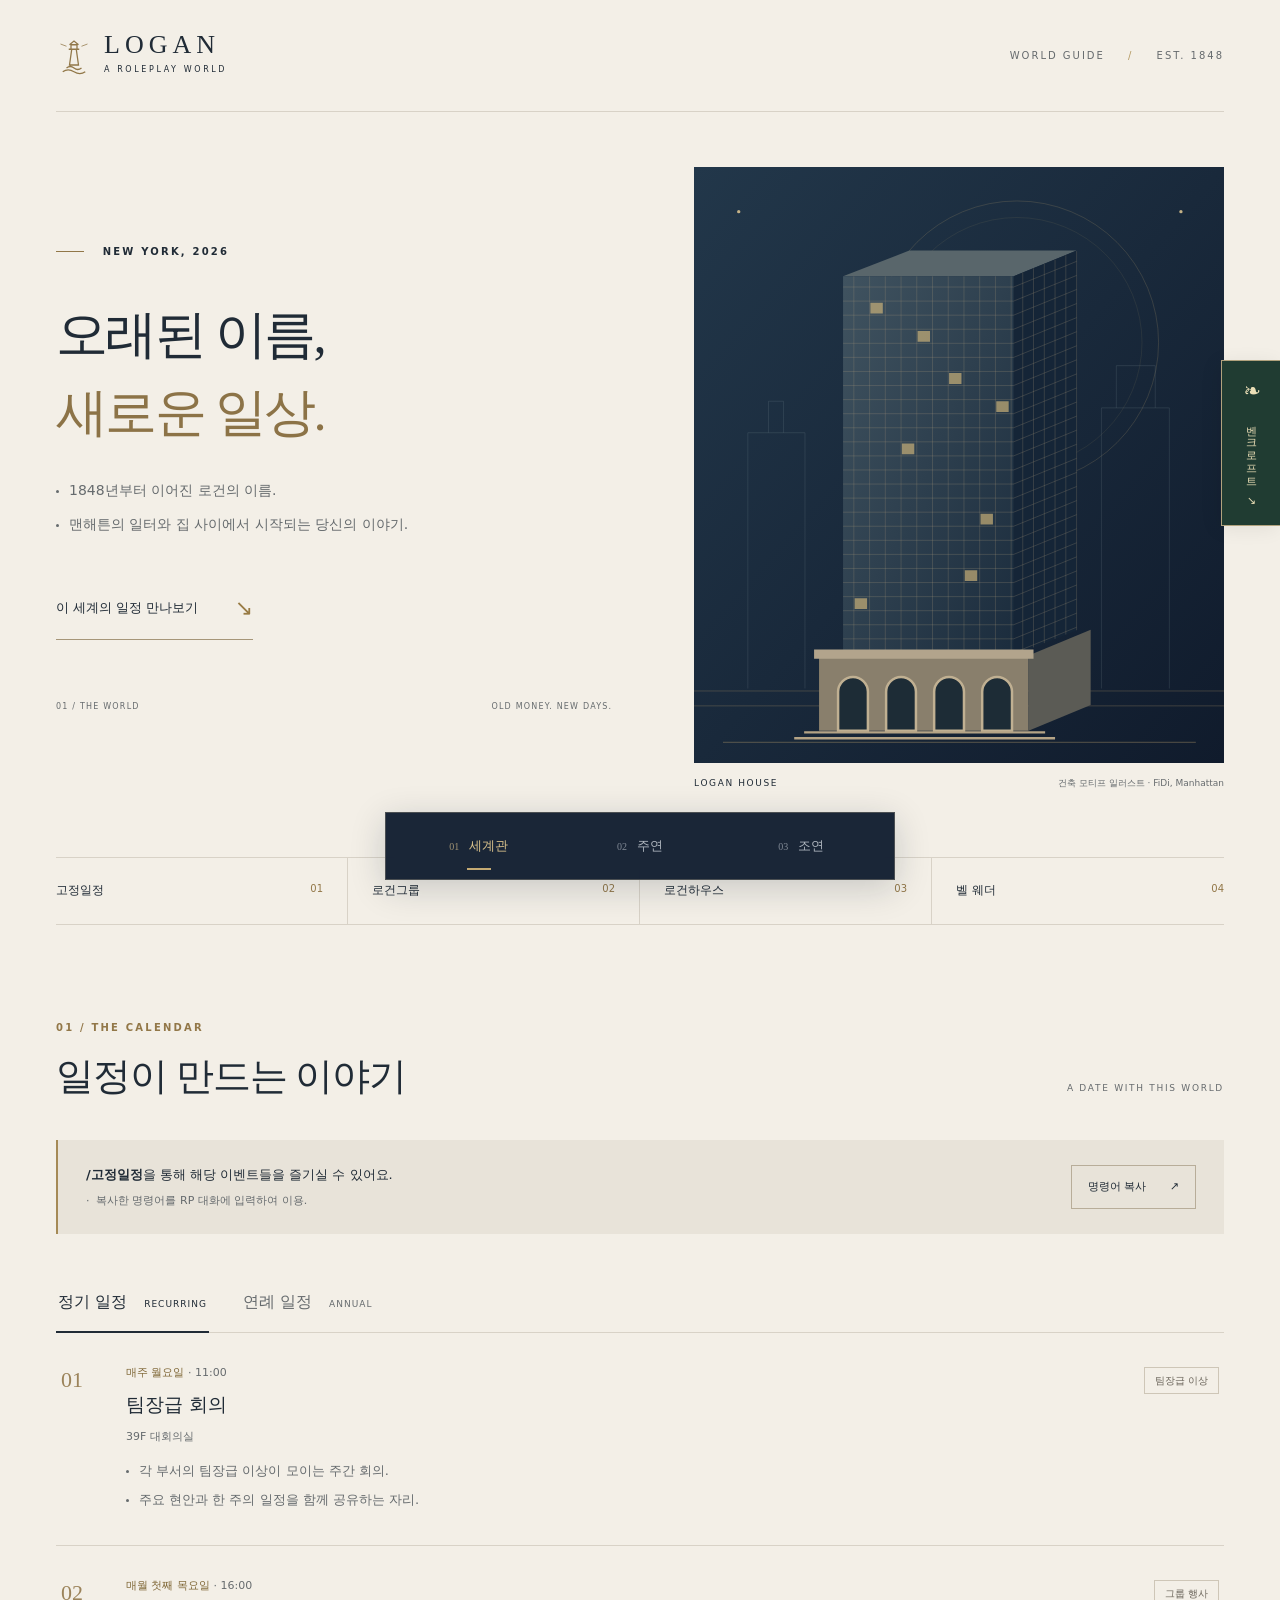
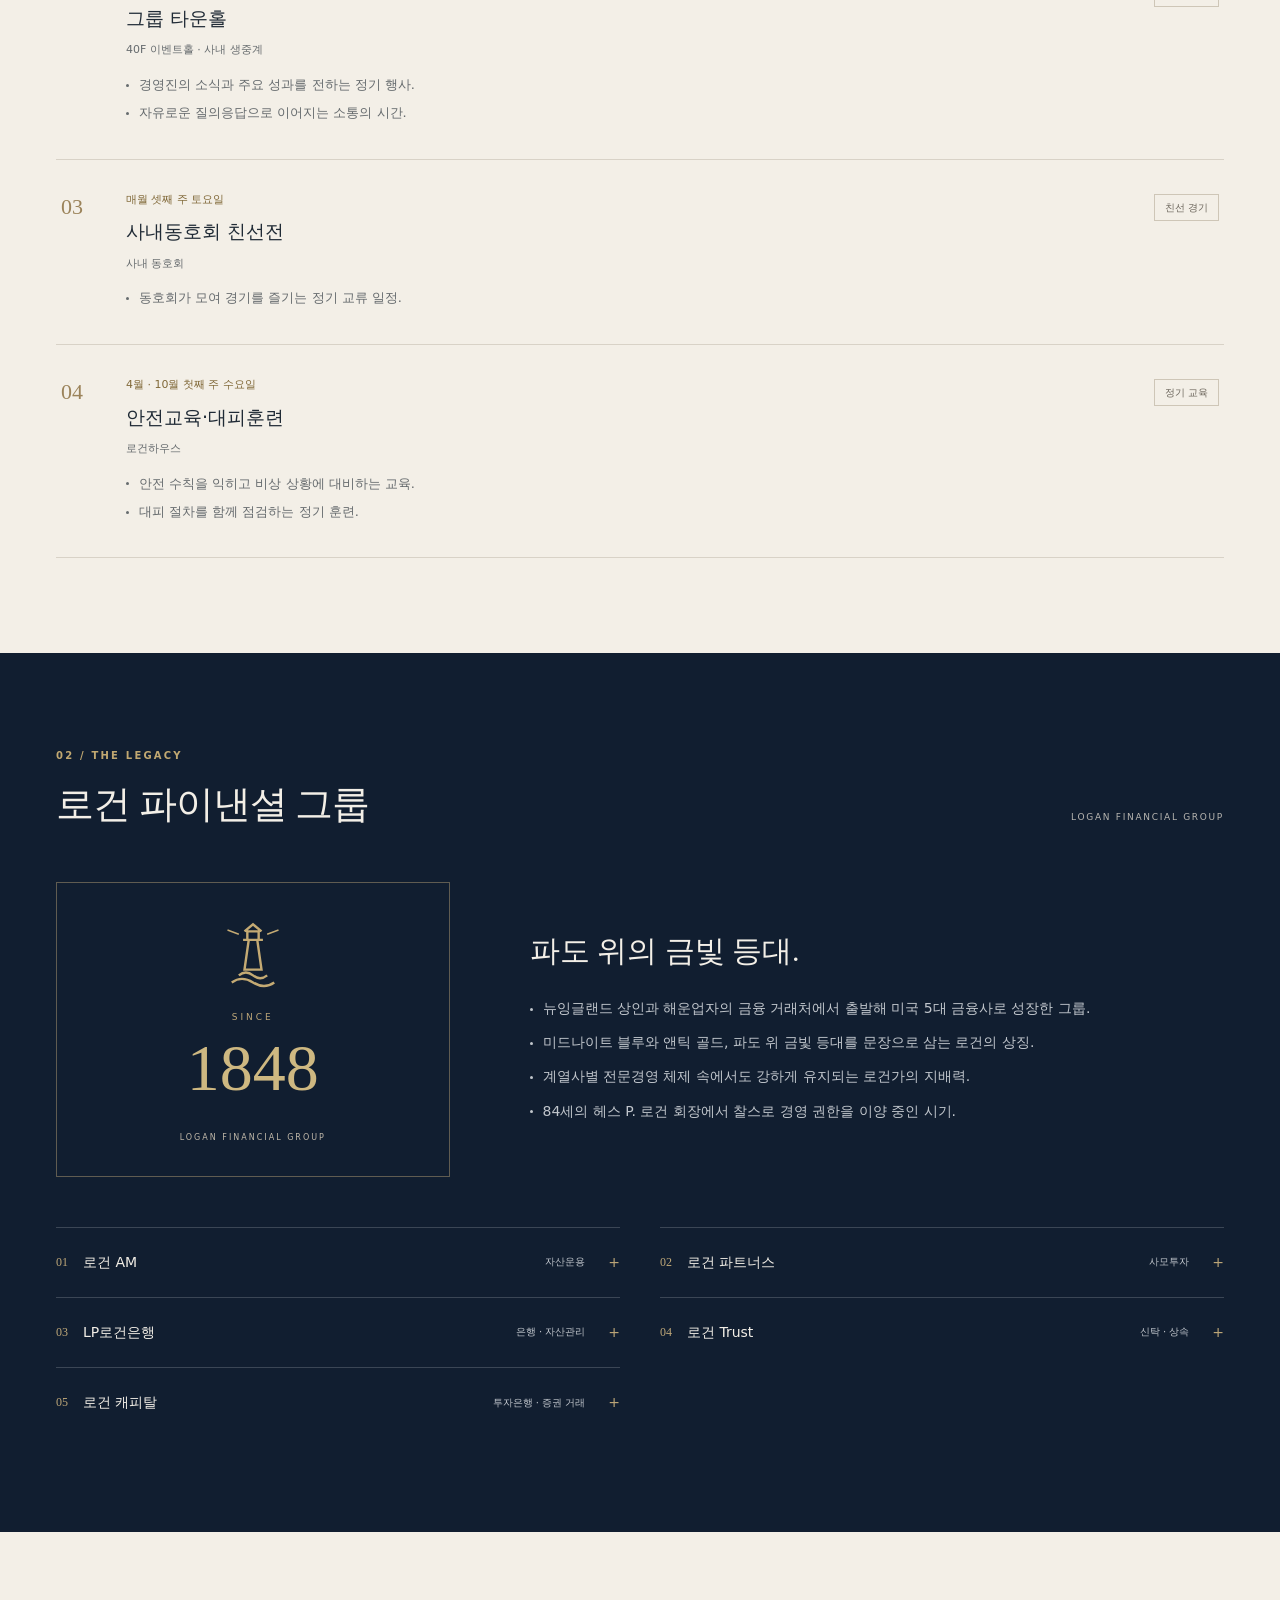
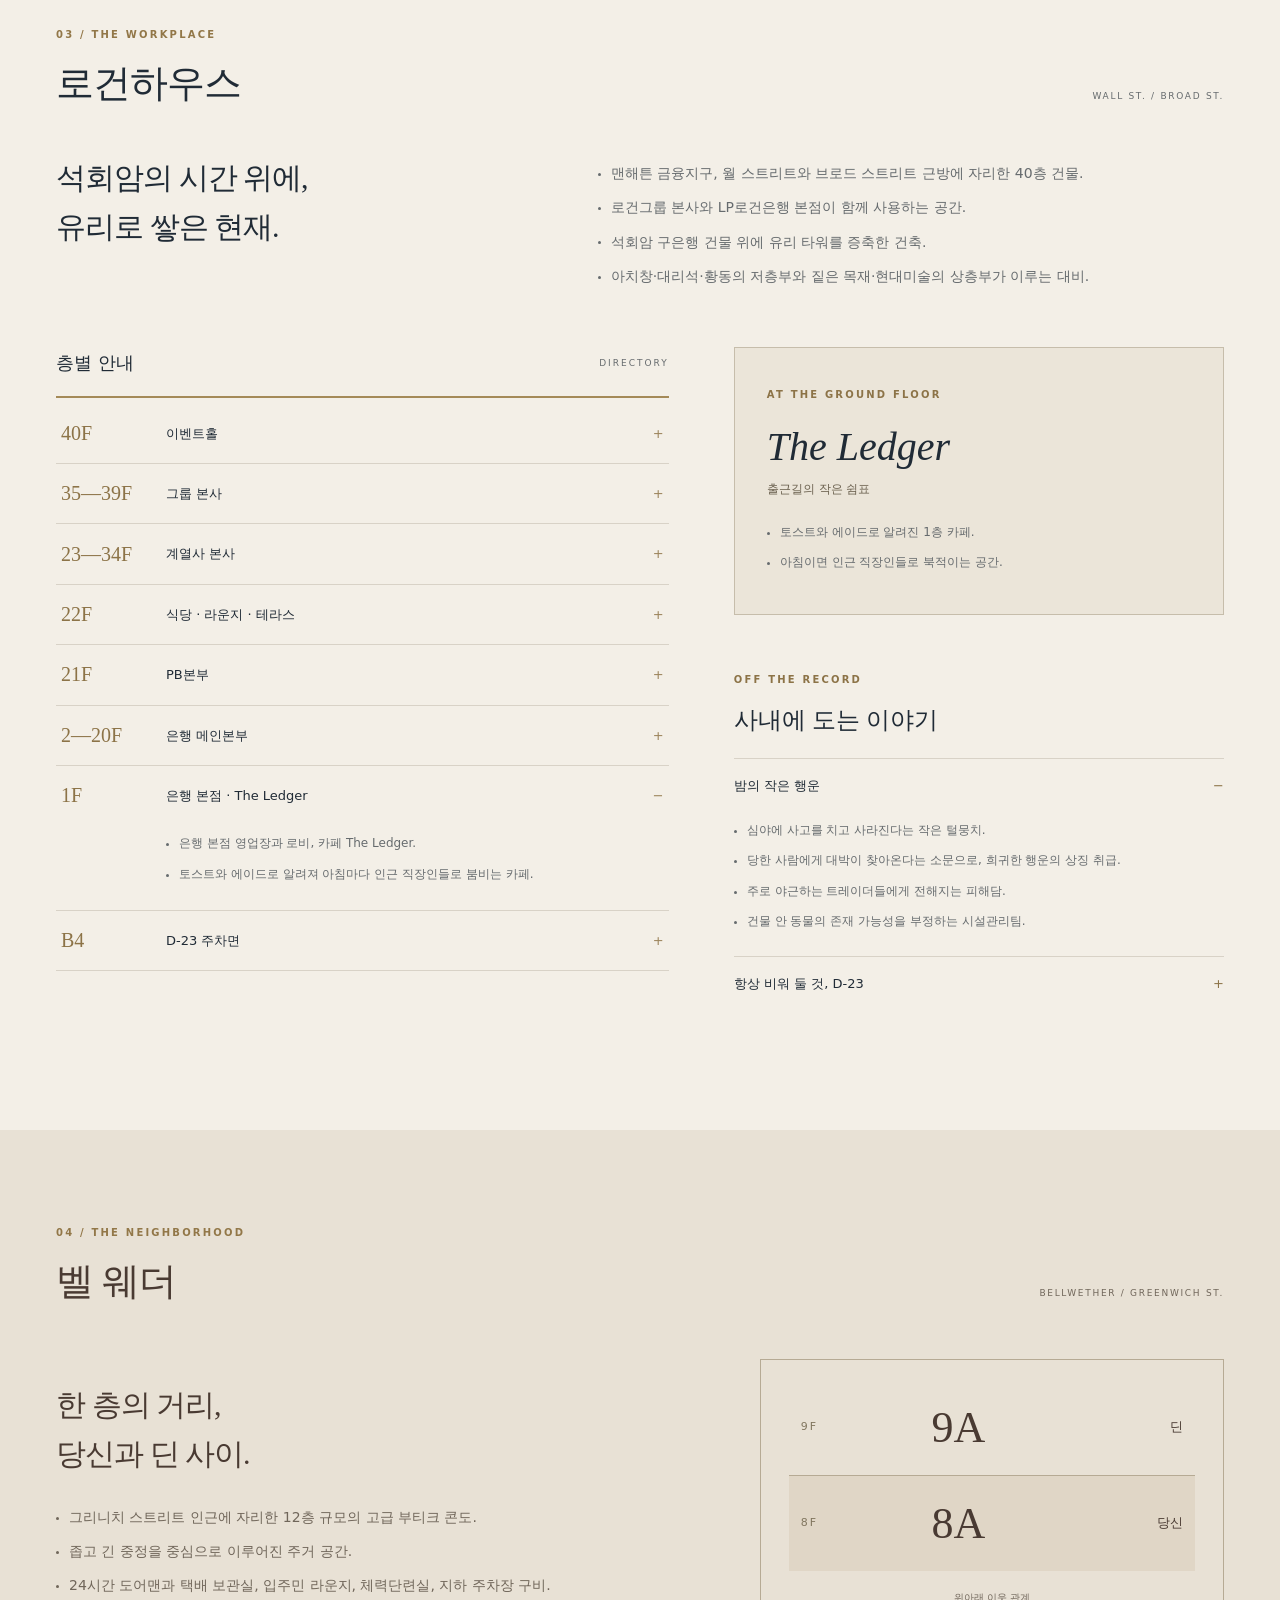
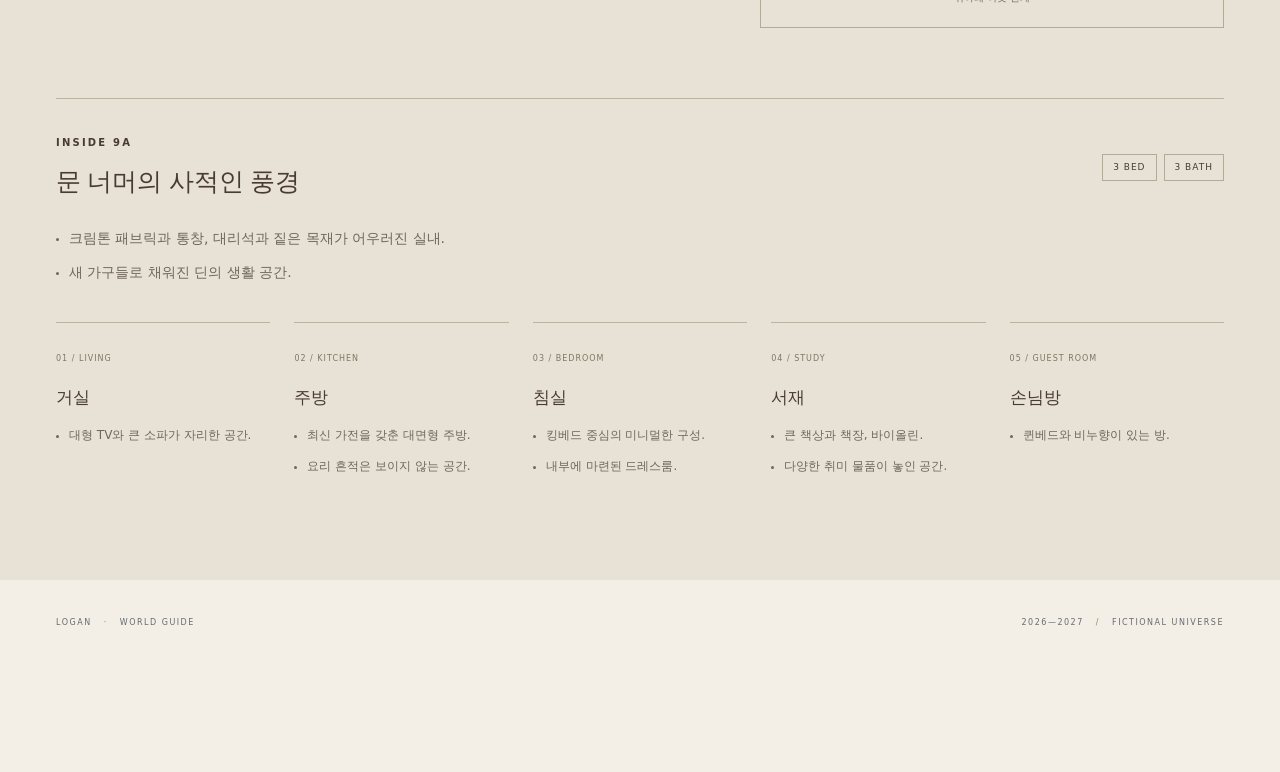
==== index.html @ a47cd4ff "feat: add responsive LOGAN world guide, RP calendar and Bencroft drawer" ====
<!doctype html>
<html lang="ko">
<head>
<meta charset="utf-8">
<meta name="viewport" content="width=device-width, initial-scale=1">
<meta name="theme-color" content="#111e30">
<meta name="description" content="2026년 미국, 로건을 중심으로 펼쳐지는 RP 세계관 안내. 고정일정, 로건하우스, 벨 웨더와 인물 소개.">
<title>세계관 · LOGAN</title>
<link rel="icon" href="/assets/emblem.svg" type="image/svg+xml">
<link rel="stylesheet" href="/styles.css">
<script src="/app.js" defer></script>
</head>
<body>
<a class="skip-link" href="#main">본문으로 건너뛰기</a>
<header class="site-header wrap">
<a class="brand" href="/" aria-label="LOGAN 세계관 홈"><svg viewBox="0 0 48 56" aria-hidden="true"><path d="M18 40h12L27 19h-6zM17 19h14M20 13h8v6h-8zM18 13l6-5 6 5M14 44q5-4 10 0t10 0M9 49q7-5 15 0t15 0" fill="none" stroke="currentColor" stroke-width="1.7"/><path d="m14 15-8-3m28 3 8-3" stroke="currentColor"/></svg><span>LOGAN<small>A ROLEPLAY WORLD</small></span></a>
<span class="edition">WORLD GUIDE <span class="edition-divider">/</span> EST. 1848</span>
</header>
<main id="main">
<section class="hero wrap">
<div class="hero-copy"><p class="eyebrow"><span class="gold-dash"></span> NEW YORK, 2026</p><h1>오래된 이름,<br><em>새로운 일상.</em></h1>
<ul class="copy-list"><li>1848년부터 이어진 로건의 이름.</li><li>맨해튼의 일터와 집 사이에서 시작되는 당신의 이야기.</li></ul>
<a class="text-link" href="#schedule">이 세계의 일정 만나보기 <span aria-hidden="true">↘</span></a>
<div class="hero-coordinate"><span>01 / THE WORLD</span><span>OLD MONEY. NEW DAYS.</span></div></div>
<figure class="hero-art"><img src="/assets/logan-house.svg" width="640" height="720" alt="석조 저층부 위에 유리 타워가 올라선 로건하우스를 표현한 건축 일러스트"><figcaption><span>LOGAN HOUSE</span><span>건축 모티프 일러스트 · FiDi, Manhattan</span></figcaption></figure>
</section>
<nav class="section-nav wrap" aria-label="세계관 바로가기"><a href="#schedule">고정일정 <span>01</span></a><a href="#group">로건그룹 <span>02</span></a><a href="#house">로건하우스 <span>03</span></a><a href="#home">벨 웨더 <span>04</span></a></nav>
<section class="section schedule-section wrap" id="schedule">
<div class="section-intro"><div><p class="eyebrow">01 / THE CALENDAR</p><h2>일정이 만드는 이야기</h2></div><span class="section-aside">A DATE WITH THIS WORLD</span></div>
<div class="command-bar"><div><p class="command-help"><code>/고정일정</code>을 통해 해당 이벤트들을 즐기실 수 있어요.</p><ul class="micro-list"><li>복사한 명령어를 RP 대화에 입력하여 이용.</li></ul></div><button id="copy-command" type="button">명령어 복사 <span aria-hidden="true">↗</span></button><span class="sr-only" id="copy-status" role="status"></span></div>
<div class="schedule-switch" role="group" aria-label="일정 종류"><button type="button" data-schedule="recurring" aria-pressed="true" aria-controls="recurring">정기 일정 <span>RECURRING</span></button><button type="button" data-schedule="annual" aria-pressed="false" aria-controls="annual">연례 일정 <span>ANNUAL</span></button></div>
<div id="recurring" class="schedule-panel"><article class="recurring-item"><div class="event-index">01</div><div><p class="event-period">매주 월요일 <span>· 11:00</span></p><h3>팀장급 회의</h3><p class="event-location">39F 대회의실</p><ul class="copy-list"><li>각 부서의 팀장급 이상이 모이는 주간 회의.</li><li>주요 현안과 한 주의 일정을 함께 공유하는 자리.</li></ul></div><span class="event-badge">팀장급 이상</span></article><article class="recurring-item"><div class="event-index">02</div><div><p class="event-period">매월 첫째 목요일 <span>· 16:00</span></p><h3>그룹 타운홀</h3><p class="event-location">40F 이벤트홀 · 사내 생중계</p><ul class="copy-list"><li>경영진의 소식과 주요 성과를 전하는 정기 행사.</li><li>자유로운 질의응답으로 이어지는 소통의 시간.</li></ul></div><span class="event-badge">그룹 행사</span></article><article class="recurring-item"><div class="event-index">03</div><div><p class="event-period">매월 셋째 주 토요일</p><h3>사내동호회 친선전</h3><p class="event-location">사내 동호회</p><ul class="copy-list"><li>동호회가 모여 경기를 즐기는 정기 교류 일정.</li></ul></div><span class="event-badge">친선 경기</span></article><article class="recurring-item"><div class="event-index">04</div><div><p class="event-period">4월 · 10월 첫째 주 수요일</p><h3>안전교육·대피훈련</h3><p class="event-location">로건하우스</p><ul class="copy-list"><li>안전 수칙을 익히고 비상 상황에 대비하는 교육.</li><li>대피 절차를 함께 점검하는 정기 훈련.</li></ul></div><span class="event-badge">정기 교육</span></article></div>
<div id="annual" class="schedule-panel"><div class="year-switch" role="group" aria-label="연례 일정 연도"><button type="button" data-year="2026" aria-pressed="true" aria-controls="year-2026">2026</button><button type="button" data-year="2027" aria-pressed="false" aria-controls="year-2027">2027</button></div><section id="year-2026" class="year-panel" aria-labelledby="year-title-2026"><h3 class="year-heading" id="year-title-2026">2026<span>ANNUAL EVENTS</span></h3><div class="timeline"><article class="annual-item"><div class="event-date">10.30</div><div><div class="event-heading"><h4>할로윈</h4></div><p class="event-location">로건하우스</p><ul class="copy-list"><li>할로윈 장식으로 물드는 사내 풍경.</li><li>22층에서는 털뭉치를 위한 비공식 공양제도 이어지는 날.</li></ul></div></article><article class="annual-item"><div class="event-date">11.14</div><div><div class="event-heading"><h4>자선 갈라</h4><span class="event-badge">VVIP</span></div><p class="event-location">맨해튼 호텔 연회장 · 저녁</p><ul class="copy-list"><li>로건가가 주최하는 자선 갈라.</li><li>VVIP를 대상으로 마련되는 저녁 행사.</li></ul></div></article><article class="annual-item"><div class="event-date">11.21—28</div><div><div class="event-heading"><h4>추수감사절 연휴</h4><span class="event-badge">연휴</span></div><ul class="copy-list"><li>추수감사절을 맞아 이어지는 세계관 속 휴식 기간.</li></ul></div></article><article class="annual-item"><div class="event-date">12.11</div><div><div class="event-heading"><h4>홀리데이 파티</h4><span class="event-badge">직원 대상</span></div><p class="event-location">40F 이벤트홀 · 18:00</p><ul class="copy-list"><li>한 해를 함께한 직원들을 위한 연말 파티.</li><li>공연과 경품 추첨으로 채워지는 저녁.</li></ul></div></article><article class="annual-item"><div class="event-date">12.24—25</div><div><div class="event-heading"><h4>크리스마스</h4><span class="event-badge">시즌 일정</span></div><ul class="copy-list"><li>크리스마스 이브와 당일로 이어지는 일정.</li></ul></div></article><article class="annual-item"><div class="event-date">12.31</div><div><div class="event-heading"><h4>연말 파티</h4><span class="event-badge">사회지도층</span></div><p class="event-location">플라자 호텔 · 19:00</p><ul class="copy-list"><li>사회지도층이 모이는 연말 행사.</li><li>전시와 사교를 중심으로 한 해를 마무리하는 자리.</li></ul></div></article></div></section><section id="year-2027" class="year-panel" aria-labelledby="year-title-2027"><h3 class="year-heading" id="year-title-2027">2027<span>ANNUAL EVENTS</span></h3><div class="timeline"><article class="annual-item"><div class="event-date">01.01</div><div><div class="event-heading"><h4>신년 브리핑</h4><span class="event-badge">공식 발표</span></div><p class="event-location">로건하우스 로비</p><ul class="copy-list"><li>새해 사업 방향과 주요 인사를 공개하는 자리.</li></ul></div></article><article class="annual-item"><div class="event-date">05.15</div><div><div class="event-heading"><h4>로건 가든 베네핏</h4><span class="event-badge">후원 오찬</span></div><ul class="copy-list"><li>샬롯이 주최하는 예술교육 후원 오찬.</li></ul></div></article><article class="annual-item"><div class="event-date">06.13</div><div><div class="event-heading"><h4>로건 자선 폴로컵</h4><span class="event-badge">자선 행사</span></div><p class="event-location">그리니치 폴로장</p><ul class="copy-list"><li>그리니치 폴로장에서 열리는 자선 폴로 행사.</li></ul></div></article><article class="annual-item"><div class="event-date">08.09—13</div><div><div class="event-heading"><h4>여름 연휴</h4><span class="event-badge">연휴</span></div><ul class="copy-list"><li>여름철에 마련된 연속 휴식 기간.</li></ul></div></article><article class="annual-item"><div class="event-date">09.16—17</div><div><div class="event-heading"><h4>직원 워크숍</h4><span class="event-badge">직원 대상</span></div><p class="event-location">리조트</p><ul class="copy-list"><li>리조트에서 진행하는 직원 교류 일정.</li><li>레크리에이션과 밤 바비큐로 구성.</li></ul></div></article></div></section><ul class="micro-list schedule-note"><li>RP 세계관에 설정된 일정 기준.</li></ul></div>
</section>
<section class="group-section" id="group"><div class="wrap section"><div class="section-intro"><div><p class="eyebrow">02 / THE LEGACY</p><h2>로건 파이낸셜 그룹</h2></div><span class="section-aside">LOGAN FINANCIAL GROUP</span></div>
<div class="legacy-grid"><div class="legacy-mark"><svg viewBox="0 0 48 56" aria-hidden="true"><path d="M18 40h12L27 19h-6zM17 19h14M20 13h8v6h-8zM18 13l6-5 6 5M14 44q5-4 10 0t10 0M9 49q7-5 15 0t15 0" fill="none" stroke="currentColor" stroke-width="1.7"/><path d="m14 15-8-3m28 3 8-3" stroke="currentColor"/></svg><span>SINCE</span><strong>1848</strong><small>LOGAN FINANCIAL GROUP</small></div><div class="legacy-copy"><h3>파도 위의 금빛 등대.</h3><ul class="copy-list"><li>뉴잉글랜드 상인과 해운업자의 금융 거래처에서 출발해 미국 5대 금융사로 성장한 그룹.</li><li>미드나이트 블루와 앤틱 골드, 파도 위 금빛 등대를 문장으로 삼는 로건의 상징.</li><li>계열사별 전문경영 체제 속에서도 강하게 유지되는 로건가의 지배력.</li><li>84세의 헤스 P. 로건 회장에서 찰스로 경영 권한을 이양 중인 시기.</li></ul></div></div>
<div class="affiliates"><details><summary><span>01</span> 로건 AM <span class="summary-label">자산운용</span></summary><ul class="copy-list"><li>기관 투자자와 공모 상품을 중심으로 자산을 운용하는 계열사.</li></ul></details>
<details><summary><span>02</span> 로건 파트너스 <span class="summary-label">사모투자</span></summary><ul class="copy-list"><li>사모펀드 투자와 민간 대출을 담당하는 계열사.</li></ul></details>
<details><summary><span>03</span> LP로건은행 <span class="summary-label">은행 · 자산관리</span></summary><ul class="copy-list"><li>개인 고객과 기업을 위한 은행 업무.</li><li>초고액 자산가를 대상으로 한 프라이빗 뱅킹 서비스.</li></ul></details>
<details><summary><span>04</span> 로건 Trust <span class="summary-label">신탁 · 상속</span></summary><ul class="copy-list"><li>신탁과 상속, 재단의 자산 관리를 담당하는 계열사.</li></ul></details>
<details><summary><span>05</span> 로건 캐피탈 <span class="summary-label">투자은행 · 증권 거래</span></summary><ul class="copy-list"><li>기업 인수·합병 자문과 주식·채권 발행을 통한 자금 조달 지원.</li><li>금융상품의 영업과 거래를 담당하는 계열사.</li></ul></details></div></div></section>
<section class="section wrap" id="house"><div class="section-intro"><div><p class="eyebrow">03 / THE WORKPLACE</p><h2>로건하우스</h2></div><span class="section-aside">WALL ST. / BROAD ST.</span></div>
<div class="house-overview"><h3>석회암의 시간 위에,<br>유리로 쌓은 현재.</h3><ul class="copy-list"><li>맨해튼 금융지구, 월 스트리트와 브로드 스트리트 근방에 자리한 40층 건물.</li><li>로건그룹 본사와 LP로건은행 본점이 함께 사용하는 공간.</li><li>석회암 구은행 건물 위에 유리 타워를 증축한 건축.</li><li>아치창·대리석·황동의 저층부와 짙은 목재·현대미술의 상층부가 이루는 대비.</li></ul></div>
<div class="house-grid"><div class="floor-directory"><div class="directory-title"><h3>층별 안내</h3><span>DIRECTORY</span></div><details ><summary><span class="floor-number">40F</span><span>이벤트홀</span></summary><ul class="copy-list"><li>그룹 타운홀과 직원 행사를 비롯한 모임을 여는 공간.</li></ul></details><details ><summary><span class="floor-number">35—39F</span><span>그룹 본사</span></summary><ul class="copy-list"><li>그룹의 주요 업무를 맡는 본사 구역.</li><li>39층 대회의실에서 진행되는 월요일 팀장급 회의.</li></ul></details><details ><summary><span class="floor-number">23—34F</span><span>계열사 본사</span></summary><ul class="copy-list"><li>로건의 각 계열사 본사가 자리한 업무 구역.</li></ul></details><details ><summary><span class="floor-number">22F</span><span>식당 · 라운지 · 테라스</span></summary><ul class="copy-list"><li>전체 직원이 이용하는 식당과 라운지, 야외 테라스.</li><li>할로윈이면 털뭉치를 위한 비공식 공양제가 열린다는 공간.</li></ul></details><details ><summary><span class="floor-number">21F</span><span>PB본부</span></summary><ul class="copy-list"><li>초고액 자산가의 금융 업무를 담당하는 본부.</li><li>딘의 집무실과 직속 사무실이 자리한 층.</li></ul></details><details ><summary><span class="floor-number">2—20F</span><span>은행 메인본부</span></summary><ul class="copy-list"><li>LP로건은행의 주요 본부가 모인 업무 구역.</li></ul></details><details open><summary><span class="floor-number">1F</span><span>은행 본점 · The Ledger</span></summary><ul class="copy-list"><li>은행 본점 영업장과 로비, 카페 The Ledger.</li><li>토스트와 에이드로 알려져 아침마다 인근 직장인들로 붐비는 카페.</li></ul></details><details ><summary><span class="floor-number">B4</span><span>D-23 주차면</span></summary><ul class="copy-list"><li>사내 규정상 언제나 비워 두어야 하는 주차면.</li><li>용도와 사유가 알려지지 않은 공간.</li></ul></details></div>
<aside class="house-notes"><article class="ledger-note"><span class="eyebrow">AT THE GROUND FLOOR</span><h3>The Ledger</h3><p class="note-subtitle">출근길의 작은 쉼표</p><ul class="copy-list"><li>토스트와 에이드로 알려진 1층 카페.</li><li>아침이면 인근 직장인들로 북적이는 공간.</li></ul></article><article class="rumor-note"><span class="eyebrow">OFF THE RECORD</span><h3>사내에 도는 이야기</h3><details open><summary>밤의 작은 행운</summary><ul class="copy-list"><li>심야에 사고를 치고 사라진다는 작은 털뭉치.</li><li>당한 사람에게 대박이 찾아온다는 소문으로, 희귀한 행운의 상징 취급.</li><li>주로 야근하는 트레이더들에게 전해지는 피해담.</li><li>건물 안 동물의 존재 가능성을 부정하는 시설관리팀.</li></ul></details><details><summary>항상 비워 둘 것, D-23</summary><ul class="copy-list"><li>지하 4층 D-23을 항상 비워 두도록 명시한 사내 규정.</li><li>주차 즉시 전달되는 차량 이동 요청.</li><li>관리팀조차 이유를 몰라 기묘한 괴담으로 남은 자리.</li></ul></details></article></aside></div>
</section>
<section class="home-section" id="home"><div class="section wrap"><div class="section-intro"><div><p class="eyebrow">04 / THE NEIGHBORHOOD</p><h2>벨 웨더</h2></div><span class="section-aside">BELLWETHER / GREENWICH ST.</span></div>
<div class="home-grid"><div><h3>한 층의 거리,<br>당신과 딘 사이.</h3><ul class="copy-list"><li>그리니치 스트리트 인근에 자리한 12층 규모의 고급 부티크 콘도.</li><li>좁고 긴 중정을 중심으로 이루어진 주거 공간.</li><li>24시간 도어맨과 택배 보관실, 입주민 라운지, 체력단련실, 지하 주차장 구비.</li></ul></div><div class="neighbor-diagram" role="img" aria-label="딘이 사는 9A 바로 아래층에 당신의 8A가 위치"><div><span>9F</span><strong>9A</strong><span>딘</span></div><div class="your-floor"><span>8F</span><strong>8A</strong><span>당신</span></div><small>위아래 이웃 관계</small></div></div>
<div class="apartment-heading"><div><p class="eyebrow">INSIDE 9A</p><h3>문 너머의 사적인 풍경</h3></div><div class="badges"><span>3 BED</span><span>3 BATH</span></div></div>
<ul class="copy-list"><li>크림톤 패브릭과 통창, 대리석과 짙은 목재가 어우러진 실내.</li><li>새 가구들로 채워진 딘의 생활 공간.</li></ul>
<div class="rooms"><article><span>01 / LIVING</span><h4>거실</h4><ul class="copy-list"><li>대형 TV와 큰 소파가 자리한 공간.</li></ul></article><article><span>02 / KITCHEN</span><h4>주방</h4><ul class="copy-list"><li>최신 가전을 갖춘 대면형 주방.</li><li>요리 흔적은 보이지 않는 공간.</li></ul></article><article><span>03 / BEDROOM</span><h4>침실</h4><ul class="copy-list"><li>킹베드 중심의 미니멀한 구성.</li><li>내부에 마련된 드레스룸.</li></ul></article><article><span>04 / STUDY</span><h4>서재</h4><ul class="copy-list"><li>큰 책상과 책장, 바이올린.</li><li>다양한 취미 물품이 놓인 공간.</li></ul></article><article><span>05 / GUEST ROOM</span><h4>손님방</h4><ul class="copy-list"><li>퀸베드와 비누향이 있는 방.</li></ul></article></div>
</div></section>
</main><footer class="site-footer wrap"><span>LOGAN <span class="footer-dot">·</span> WORLD GUIDE</span><span>2026—2027 <span class="footer-dot">/</span> FICTIONAL UNIVERSE</span></footer>
<button class="bencroft-wing" type="button" data-open-bencroft aria-haspopup="dialog" aria-controls="bencroft-dialog"><span aria-hidden="true">❧</span> 벤크로프트 <span aria-hidden="true">↗</span></button>
<dialog id="bencroft-dialog" class="bencroft-dialog" aria-labelledby="bencroft-title">
<div class="drawer-head"><span class="eyebrow">FROM ANOTHER CHAPTER</span><button type="button" class="close-dialog" aria-label="벤크로프트 소개 닫기">닫기 <span aria-hidden="true">×</span></button></div>
<div class="drawer-content">
<p class="university-seal" aria-hidden="true">B<span>1768</span></p>
<p class="eyebrow">BENCROFT UNIVERSITY</p>
<h2 id="bencroft-title">벤크로프트</h2>
<p class="motto" lang="la">Veritas et Innovatio</p>
<div class="badges"><span>그린 & 골드</span><span>몬스테라 잎</span></div>
<section><h3>오래된 명성, 새로운 가능성</h3><ul class="copy-list"><li>1768년 설립 이후 명성을 이어 온 연구중심 사립 종합대학.</li><li>매년 미국 상위 20위권을 지키는 명문으로, 오래된 부와 신흥 기술 자본이 만나는 곳.</li><li>6개 학부와 10개 전문대학원, 약 145억 달러의 발전기금을 갖춘 대학.</li><li>정치외교와 법학의 전통적 강세에 더해, 실리콘밸리 동문들의 고액 기부로 세계 최고 수준으로 성장한 공학 분야.</li></ul></section>
<section><h3>연못을 사이에 둔 두 풍경</h3><ul class="copy-list"><li>중앙 연못 동쪽에 자리한 18세기 고딕 석조 건물들.</li><li>유리와 금속으로 이루어진 서쪽 건물들과 선명하게 대비되는 캠퍼스.</li><li>그린과 골드를 상징색으로, 풍성한 몬스테라 잎을 마스코트로 삼는 학교.</li></ul></section>
<section><h3>그리핀스의 이름 아래</h3><ul class="copy-list"><li>두터운 지원을 바탕으로 강세를 보이는 스포츠팀.</li><li>미식축구팀 ‘그리핀스’를 향한 학생들의 남다른 자부심.</li></ul></section>
<section class="campus-note"><span class="eyebrow">CAMPUS NOTES</span><h3>아무도 믿지 않는다는 소문</h3><ul class="copy-list"><li>학생들이 자주 먹이를 주어 사람을 피하지 않는, 통통한 회색 청설모들.</li><li>시험 전날 중앙도서관 앞 초대 총장 청동상의 바지 앞섶을 만지면 A+를 받는다는 미신.</li><li>믿는 이는 없다면서도, 보수할 때마다 다시 금빛으로 닳아 가는 청동상의 앞섶.</li></ul></section>
</div></dialog>
<nav class="bottom-nav" aria-label="주요 페이지">
<a href="/" aria-current="page"><span class="nav-number">01</span> 세계관</a>
<a href="/characters/" ><span class="nav-number">02</span> 주연</a>
<a href="/supporting/" ><span class="nav-number">03</span> 조연</a>
</nav>
</body></html>
---- styles.css ----
:root{--navy:#111e30;--navy-light:#1b2c40;--paper:#f3efe7;--ink:#202b36;--gold:#b59a63;--muted:#666b6e;--line:#d8d2c7;--serif:Georgia,"Noto Serif KR","Batang",serif;--sans:"Pretendard","Noto Sans KR","Malgun Gothic",system-ui,sans-serif}
*{box-sizing:border-box}html{scroll-behavior:smooth;scroll-padding-top:32px}body{margin:0;background:var(--paper);color:var(--ink);font-family:var(--sans);font-size:15px;line-height:1.8;word-break:keep-all;overflow-wrap:break-word;padding-bottom:105px}body.dialog-open{overflow:hidden}button,a{-webkit-tap-highlight-color:transparent}button{font:inherit;cursor:pointer}a{color:inherit;text-decoration:none}button{color:inherit}button:disabled{cursor:default}button:focus-visible,a:focus-visible,summary:focus-visible{outline:3px solid #987332;outline-offset:5px}h1,h2,h3,h4,p,figure{margin:0}h1,h2,h3,h4{font-weight:500}img,svg{max-width:100%;height:auto}img{display:block}button{border-radius:0}button,summary,a{touch-action:manipulation}[hidden]{display:none!important}.wrap{width:min(1280px,calc(100% - 112px));margin-inline:auto}.sr-only{position:absolute;width:1px;height:1px;padding:0;margin:-1px;overflow:hidden;clip:rect(0,0,0,0);white-space:nowrap;border:0}.skip-link{position:fixed;top:10px;left:10px;z-index:100;background:var(--paper);padding:10px 20px;transform:translateY(-160%)}.skip-link:focus{transform:translateY(0)}
.site-header{min-height:112px;display:flex;align-items:center;justify-content:space-between;border-bottom:1px solid var(--line)}.brand{display:flex;align-items:center;gap:12px}.brand svg{width:36px;color:#917748}.brand>span{font:26px/1.1 var(--serif);letter-spacing:5px}.brand small{display:block;font:8px/2.5 var(--sans);letter-spacing:2.6px}.edition{font-size:10px;letter-spacing:2px;color:var(--muted)}.edition-divider{color:var(--gold);margin:0 18px}.eyebrow{font-size:10px;font-weight:600;letter-spacing:2.2px;line-height:1.6}.hero{display:grid;grid-template-columns:1.05fr 1fr;gap:7%;align-items:center;padding-block:55px 66px}.hero-copy{padding-block:32px}.gold-dash{display:inline-block;width:28px;height:1px;background:#917748;vertical-align:middle;margin-right:13px}.hero h1{font:clamp(36px,4.1vw,64px)/1.5 var(--serif);letter-spacing:-2.6px;margin:35px 0 25px}.hero h1 em{color:#8c7347;font-style:normal}.copy-list{margin:0;padding:0;list-style:none;color:var(--muted)}.copy-list li{position:relative;padding-left:13px;margin:7px 0;font-size:14px;line-height:1.95}.copy-list li:before{content:"";position:absolute;top:.92em;left:0;width:3px;height:3px;background:currentColor;border-radius:50%}.hero .copy-list li{font-size:14px}.text-link{display:inline-flex;align-items:center;gap:36px;border-bottom:1px solid #a69679;padding:12px 0;font-size:13px;margin-top:30px}.text-link span{font-size:22px;color:#987b44;transition:transform .2s}.text-link:hover span{transform:translate(3px,3px)}.hero-coordinate{display:flex;justify-content:space-between;gap:10px;margin-top:60px;font-size:8px;letter-spacing:1.2px;color:var(--muted)}.hero-art{position:relative}.hero-art img{width:100%;height:auto}.hero-art figcaption{display:flex;justify-content:space-between;gap:10px;font-size:9px;padding-top:12px;color:var(--muted)}.hero-art figcaption span:first-child{letter-spacing:1.6px;color:var(--ink)}
.section-nav{display:grid;grid-template-columns:repeat(4,1fr);border-top:1px solid var(--line);border-bottom:1px solid var(--line)}.section-nav a{padding:22px 24px;border-right:1px solid var(--line);display:flex;justify-content:space-between;font-size:12px;transition:background .2s}.section-nav a:first-child{padding-left:0}.section-nav a:last-child{border-right:0;padding-right:0}.section-nav a:hover{background:#e9e4d9}.section-nav span{color:#927748;font-size:10px}.section{padding-block:95px}.section-intro{display:flex;justify-content:space-between;align-items:end;gap:20px;margin-bottom:36px}.section-intro .eyebrow{color:#927748;margin-bottom:14px}h2{font:clamp(28px,3vw,40px)/1.4 var(--serif);letter-spacing:-1px}.section-aside{font-size:9px;letter-spacing:1.7px;color:var(--muted);padding-bottom:7px}.command-bar{display:flex;align-items:center;gap:20px;justify-content:space-between;background:#e8e3d9;padding:23px 28px;border-left:2px solid #a58a56}.command-help{font-size:13px}.command-help code{font-family:var(--sans);font-weight:700}.micro-list{font-size:11px;color:var(--muted);list-style:none;padding:0;margin:5px 0 0}.micro-list li::before{content:"· ";margin-right:3px}.command-bar button{flex-shrink:0;border:1px solid #b8ad99;background:transparent;padding:10px 16px;font-size:11px;min-height:44px}.command-bar button:hover{background:var(--navy);border-color:var(--navy);color:var(--paper)}.command-bar button span{margin-left:20px}.schedule-switch{display:flex;gap:32px;margin-top:40px;border-bottom:1px solid var(--line)}.schedule-switch button{background:none;border:0;border-bottom:2px solid transparent;padding:14px 2px;color:var(--muted);margin-bottom:-1px;font-size:16px}.schedule-switch button[aria-pressed=true]{border-bottom-color:var(--ink);color:var(--ink)}.schedule-switch button span{font-size:9px;letter-spacing:1px;margin-left:12px}.recurring-item{display:grid;grid-template-columns:45px 1fr auto;gap:20px;padding:30px 5px;border-bottom:1px solid var(--line)}.event-index{font:22px/1.4 var(--serif);color:#9b835a;padding-top:2px}.event-period{font-size:11px;color:#806838;margin-bottom:5px}.event-period span{color:var(--muted)}.recurring-item h3{font-size:19px;margin-bottom:4px}.event-location{font-size:11px;color:var(--muted);margin-top:5px}.recurring-item .copy-list{margin-top:12px}.recurring-item .copy-list li,.annual-item .copy-list li{font-size:13px;margin:3px 0}.event-badge{font-size:10px;line-height:1.5;padding:5px 10px;border:1px solid #cec6b7;align-self:start;color:#6b655b;white-space:nowrap}.recurring-item>.event-badge{margin-top:4px}.year-switch{display:flex;gap:8px;margin-top:30px}.year-switch button{min-width:76px;min-height:44px;padding:8px 16px;border:1px solid var(--line);background:none;font-size:13px}.year-switch button[aria-pressed=true]{background:var(--navy);border-color:var(--navy);color:var(--paper)}.year-heading{font:40px/1.4 var(--serif);display:flex;align-items:center;gap:24px;padding-block:25px}.year-heading span{font:9px var(--sans);letter-spacing:2px;color:var(--muted)}.annual-item{display:grid;grid-template-columns:130px 1fr;gap:28px;padding:27px 0;border-top:1px solid var(--line)}.event-date{font:24px/1.5 var(--serif);color:#8a7143;white-space:nowrap}.event-heading{display:flex;align-items:center;gap:15px;flex-wrap:wrap}.annual-item h4{font-size:18px}.annual-item .copy-list{margin-top:10px}.schedule-note{margin-top:22px}
.group-section{background:var(--navy);color:var(--paper)}.group-section .section-aside{color:#b8b6b1}.group-section .section-intro .eyebrow{color:#c1a871}.legacy-grid{display:grid;grid-template-columns:.85fr 1.5fr;gap:80px;align-items:center;margin-block:50px}.legacy-mark{border:1px solid #605c51;display:flex;flex-direction:column;align-items:center;padding:30px 20px}.legacy-mark svg{width:68px;color:#c4aa73;margin-bottom:17px}.legacy-mark>span{font-size:9px;letter-spacing:3px;color:#bea778}.legacy-mark strong{font:66px/1.3 var(--serif);color:#ceb881}.legacy-mark small{font-size:8px;letter-spacing:2px;margin-top:20px;color:#c0b8a9}.legacy-copy h3{font:30px/1.6 var(--serif);margin-bottom:20px}.group-section .copy-list{color:#c1c6cc}.affiliates{display:grid;grid-template-columns:1fr 1fr;gap:0 40px}.affiliates details{border-top:1px solid #3b4655;padding:3px 0}.affiliates summary{display:flex;align-items:center;gap:15px;padding:19px 0;font-size:14px;cursor:pointer;list-style:none}.affiliates summary>span:first-child{font:12px var(--serif);color:#bea778}.summary-label{margin-left:auto;font-size:10px;color:#c1c6cc}.affiliates summary::after{content:"+";color:#bea778;margin-left:8px}.affiliates details[open] summary::after{content:"−"}.affiliates .copy-list{padding:0 20px 20px 28px}.affiliates .copy-list li{font-size:13px}
.house-overview{display:grid;grid-template-columns:1fr 1.3fr;gap:60px;align-items:start;margin:42px 0 50px}.house-overview h3,.home-grid h3{font:30px/1.65 var(--serif);letter-spacing:-1px}.house-grid{display:grid;grid-template-columns:1.25fr 1fr;gap:65px}.directory-title{display:flex;justify-content:space-between;align-items:center;border-bottom:2px solid #a48a58;padding-bottom:16px;margin-bottom:6px}.directory-title h3{font-size:18px}.directory-title>span{font-size:9px;letter-spacing:2px;color:var(--muted)}.floor-directory details{border-bottom:1px solid var(--line)}.floor-directory summary{display:flex;align-items:center;gap:20px;list-style:none;cursor:pointer;padding:18px 5px;font-size:13px;min-height:58px}.floor-directory summary::after{content:"+";margin-left:auto;color:#9b835a}.floor-directory details[open] summary::after{content:"−"}.floor-number{min-width:85px;font:20px var(--serif);color:#8c7347}.floor-directory .copy-list{padding:0 14px 17px 110px}.floor-directory .copy-list li{font-size:12px}.house-notes{padding-top:0}.ledger-note{border:1px solid #c6bdab;padding:32px;margin-bottom:25px;background:#ebe5d9}.ledger-note .eyebrow{color:#8c7347}.ledger-note h3{font:italic 40px/1.3 var(--serif);margin:14px 0 6px}.note-subtitle{font-size:12px;color:#6b614f;margin-bottom:20px}.ledger-note .copy-list li,.rumor-note .copy-list li{font-size:12px}.rumor-note{padding:25px 0}.rumor-note>.eyebrow{color:#8c7347}.rumor-note h3{font:24px var(--serif);margin:12px 0 22px}.rumor-note details{border-top:1px solid var(--line)}.rumor-note summary{cursor:pointer;font-size:13px;padding:15px 0;list-style:none;display:flex;justify-content:space-between;gap:12px}.rumor-note summary::after{content:"+";color:#8c7347}.rumor-note details[open] summary::after{content:"−"}.rumor-note .copy-list{padding-bottom:15px}summary::-webkit-details-marker{display:none}
.home-section{background:#e8e1d5;color:#493a32}.home-section .section-aside{color:#70665a}.home-grid{display:grid;grid-template-columns:1.3fr 1fr;align-items:center;gap:100px;margin:50px 0 70px}.home-grid h3{margin-bottom:25px}.home-section .copy-list{color:#70665a}.neighbor-diagram{border:1px solid #b6aa94;padding:20px 28px}.neighbor-diagram>div{display:grid;grid-template-columns:1fr 1fr 1fr;align-items:center;padding:22px 12px;gap:10px}.neighbor-diagram>div+div{border-top:1px solid #b6aa94}.neighbor-diagram>div>span:first-child{font-size:11px;letter-spacing:2px;color:#81765f}.neighbor-diagram strong{font:44px var(--serif);font-weight:400}.neighbor-diagram>div>span:last-child{text-align:right;font-size:13px}.neighbor-diagram .your-floor{background:#e0d6c6}.neighbor-diagram small{display:block;text-align:center;font-size:10px;color:#70665a;padding-top:18px}.apartment-heading{border-top:1px solid #bfb39e;padding-top:36px;display:flex;align-items:center;justify-content:space-between;gap:20px;margin-bottom:25px}.apartment-heading h3{font:25px/1.5 var(--serif);margin-top:12px}.badges{display:flex;flex-wrap:wrap;gap:7px}.badges span{padding:4px 10px;border:1px solid #b5aa94;font-size:9px;letter-spacing:1px}.rooms{display:grid;grid-template-columns:repeat(5,1fr);margin-top:35px;gap:24px}.rooms article{border-top:1px solid #bfb39e;padding-top:20px}.rooms article>span{font-size:8px;letter-spacing:1px;color:#81765f}.rooms h4{font-size:17px;margin:12px 0}.rooms .copy-list li{font-size:12px}
.site-footer{padding-block:36px;display:flex;justify-content:space-between;gap:20px;font-size:8px;letter-spacing:1.5px;color:var(--muted)}.footer-dot{padding:0 8px;color:#9b835a}.bottom-nav{position:fixed;bottom:20px;left:50%;transform:translateX(-50%);z-index:20;display:grid;grid-template-columns:repeat(3,1fr);width:min(510px,calc(100% - 32px));padding:7px 12px;background:#111e30f5;border:1px solid #4b4f52;box-shadow:0 8px 35px #111e3030;backdrop-filter:blur(12px)}.bottom-nav a{position:relative;color:#adb4bc;font-size:13px;display:flex;align-items:center;justify-content:center;gap:10px;min-height:52px;padding:10px}.bottom-nav a[aria-current=page]{color:#dbc38c}.bottom-nav a[aria-current=page]::after{content:"";position:absolute;height:2px;width:24px;background:#c4aa73;bottom:2px;left:calc(50% - 12px)}.nav-number{font:10px var(--serif);opacity:.7}.bottom-nav a:hover{background:#ffffff08}.bencroft-wing{position:fixed;z-index:25;right:0;top:40%;writing-mode:vertical-rl;border:1px solid #b1a27d;border-right:0;background:#203c32;color:#ebdfb7;padding:18px 10px;display:flex;align-items:center;gap:13px;font-size:11px;letter-spacing:2px;box-shadow:-3px 3px 20px #00000012}.bencroft-wing>span:first-child{font-size:21px}.bencroft-wing:hover{background:#2f5143}.bencroft-dialog{position:fixed;inset:0 0 0 auto;margin:0;border:0;border-left:1px solid #7e815e;width:min(540px,100%);height:100dvh;max-height:100dvh;max-width:100%;padding:0;background:#f1f0e7;color:#213c31;overflow:auto;overscroll-behavior:contain}.bencroft-dialog::backdrop{background:#09131fd9;backdrop-filter:blur(4px)}.drawer-head{position:sticky;top:0;z-index:1;display:flex;justify-content:space-between;align-items:center;gap:10px;padding:18px 28px;background:#203c32;color:#e5d7ad}.drawer-head .eyebrow{font-size:8px;letter-spacing:1.4px}.close-dialog{border:0;background:none;color:inherit;padding:7px 0 7px 15px;font-size:12px;min-height:44px}.close-dialog span{font-size:22px;vertical-align:middle;margin-left:10px}.drawer-content{padding:36px 40px 60px}.university-seal{font:58px/1 var(--serif);text-align:center;border:1px solid #a99560;width:100px;height:125px;padding-top:22px;margin:0 auto 30px;border-radius:0 0 50% 50%;color:#395340}.university-seal span{display:block;font:9px var(--sans);letter-spacing:3px;margin-top:9px}.drawer-content>.eyebrow{color:#8c783f}.drawer-content h2{margin:10px 0}.motto{font:italic 21px var(--serif);color:#77805e;margin:14px 0 20px}.drawer-content section{margin-top:35px;padding-top:25px;border-top:1px solid #cccbb6}.drawer-content section h3{font:21px/1.6 var(--serif);margin-bottom:14px}.drawer-content .copy-list{color:#536050}.drawer-content .copy-list li{font-size:13px}.drawer-content .campus-note{background:#e4e6d8;padding:25px;margin-inline:-14px}.campus-note .eyebrow{margin-bottom:12px;color:#7f703f}.pending-page{min-height:calc(100dvh - 290px);padding-block:70px}.pending-page>.eyebrow{color:#927748}.pending-layout{display:grid;grid-template-columns:1.2fr 1fr;gap:70px;align-items:center;padding-top:50px}.pending-layout h1{font:42px/1.6 var(--serif);margin-bottom:25px}.pending-layout h1 span{display:block;font-size:24px;color:#927748;margin-top:12px}.pending-art{background:var(--navy);min-height:330px;display:flex;flex-direction:column;align-items:center;justify-content:center;color:#b59a63}.pending-art svg{width:95px}.pending-art span{font-size:9px;letter-spacing:3px;margin-top:25px}
@media(min-width:1600px){.hero{gap:100px}.hero-art{max-width:520px;justify-self:end}.hero h1{font-size:64px}}
@media(max-width:1050px){.wrap{width:calc(100% - 80px)}.hero{gap:35px}.hero h1{font-size:39px;letter-spacing:-1.8px}.hero-coordinate{flex-direction:column;gap:5px;margin-top:30px}.section-aside{display:none}.house-grid{gap:32px}.legacy-grid{gap:40px}.home-grid{gap:45px}.rooms{grid-template-columns:repeat(3,1fr)}.summary-label{font-size:9px}.affiliates{gap:0 24px}.hero-art figcaption{flex-direction:column;gap:2px}}
@media(max-width:700px){html{scroll-padding-top:20px}.wrap{width:calc(100% - 40px)}body{padding-bottom:130px}.site-header{min-height:88px}.brand>span{font-size:23px}.brand svg{width:30px}.edition{font-size:8px;letter-spacing:1px}.edition-divider{margin:0 7px}.hero{grid-template-columns:1fr;padding-top:20px;padding-bottom:35px;gap:25px}.hero-copy{padding-block:20px 0}.hero h1{font-size:clamp(36px,8.5vw,52px);line-height:1.45;margin:25px 0 20px}.hero .copy-list li{font-size:12px}.text-link{margin-top:18px}.hero-coordinate{flex-direction:row;margin-top:27px;font-size:7px}.hero-art{width:100%;max-width:420px;justify-self:center}.hero-art figcaption{flex-direction:row;font-size:8px}.section-nav{grid-template-columns:repeat(2,1fr)}.section-nav a{padding:15px 14px!important;font-size:11px}.section-nav a:nth-child(2){border-right:0}.section-nav a:nth-child(-n+2){border-bottom:1px solid var(--line)}.section{padding-block:60px}.section-intro{margin-bottom:26px}.section-intro .eyebrow{font-size:9px;margin-bottom:11px}h2{font-size:28px}.command-bar{align-items:stretch;flex-direction:column;padding:20px;gap:13px}.command-help{font-size:12px;line-height:1.9}.command-bar button{align-self:start;font-size:11px}.micro-list{font-size:10px}.schedule-switch{gap:25px;margin-top:22px}.schedule-switch button{font-size:14px}.schedule-switch button span{font-size:8px;margin-left:6px}.recurring-item{grid-template-columns:24px 1fr;gap:14px;padding:25px 0}.recurring-item>.event-badge{grid-column:2;justify-self:start;margin-top:-5px}.event-index{font-size:18px}.event-period{font-size:10px}.recurring-item h3{font-size:17px}.recurring-item .copy-list li,.annual-item .copy-list li{font-size:12px}.annual-item{grid-template-columns:83px 1fr;gap:13px}.event-date{font-size:18px}.event-heading{gap:8px}.annual-item h4{font-size:16px}.event-badge{font-size:9px;padding:4px 7px}.legacy-grid{grid-template-columns:1fr;gap:30px;margin-block:30px}.legacy-mark{display:grid;grid-template-columns:65px 1fr;column-gap:20px;padding:22px 26px;text-align:center}.legacy-mark svg{width:55px;grid-row:1/4;margin:0}.legacy-mark strong{font-size:48px}.legacy-mark small{margin-top:5px}.legacy-copy h3{font-size:26px}.copy-list li{font-size:13px}.affiliates{grid-template-columns:1fr}.house-overview{grid-template-columns:1fr;gap:20px;margin:25px 0 35px}.house-overview h3,.home-grid h3{font-size:26px}.house-grid{grid-template-columns:1fr;gap:30px}.floor-directory summary{gap:10px;font-size:12px}.floor-number{min-width:78px;font-size:19px}.floor-directory .copy-list{padding-left:93px}.ledger-note{padding:25px}.rumor-note{padding-bottom:0}.home-grid{grid-template-columns:1fr;gap:30px;margin:30px 0 45px}.neighbor-diagram{padding:15px 20px}.neighbor-diagram>div{padding:18px 12px}.neighbor-diagram strong{font-size:36px}.apartment-heading{align-items:start}.apartment-heading h3{font-size:21px}.apartment-heading .badges{flex-direction:column;flex-shrink:0}.rooms{grid-template-columns:1fr 1fr;gap:20px}.site-footer{flex-direction:column;gap:7px;padding-block:25px;font-size:7px}.bottom-nav{bottom:0;width:100%;padding:6px 12px calc(6px + env(safe-area-inset-bottom));border-inline:0;border-bottom:0}.bottom-nav a{font-size:12px;min-height:50px}.bencroft-wing{top:auto;bottom:calc(76px + env(safe-area-inset-bottom));writing-mode:horizontal-tb;padding:6px 13px;gap:8px;letter-spacing:0;font-size:10px;min-height:38px}.bencroft-wing>span:first-child{font-size:16px}.drawer-head{padding:10px 22px}.drawer-content{padding:26px 25px 50px}.drawer-content section h3{font-size:20px}.pending-page{padding-block:40px;min-height:calc(100dvh - 300px)}.pending-layout{grid-template-columns:1fr;gap:35px;padding-top:20px}.pending-layout h1{font-size:32px}.pending-layout h1 span{font-size:21px}.pending-art{min-height:230px}.pending-art svg{width:65px}}
@media(prefers-reduced-motion:reduce){html{scroll-behavior:auto}*,*::before,*::after{transition:none!important;animation:none!important}}

/* Keep Korean reading text comfortable on narrow screens. */
@media(max-width:700px){.hero .copy-list li{font-size:13px}.copy-list li{font-size:14px}.recurring-item .copy-list li,.annual-item .copy-list li,.floor-directory .copy-list li,.ledger-note .copy-list li,.rumor-note .copy-list li,.rooms .copy-list li{font-size:13px}.drawer-content .copy-list li{font-size:14px}}
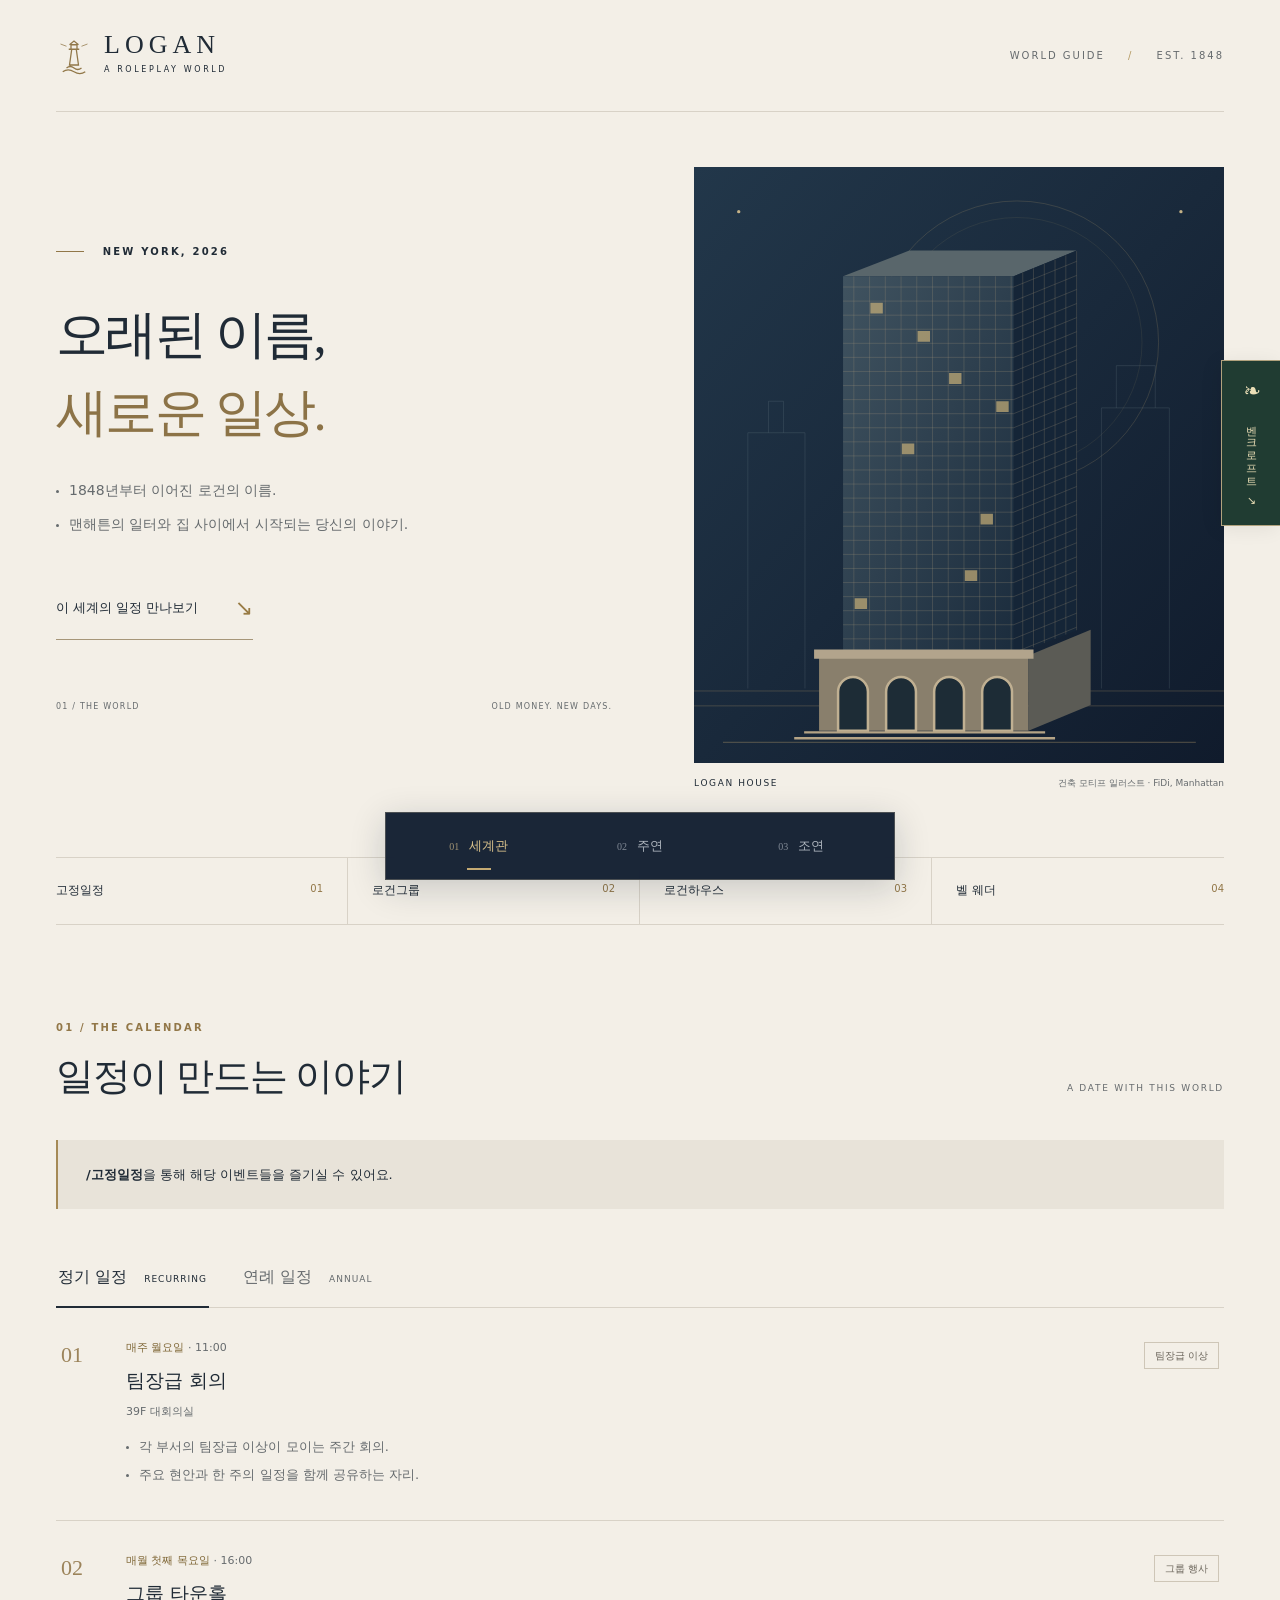
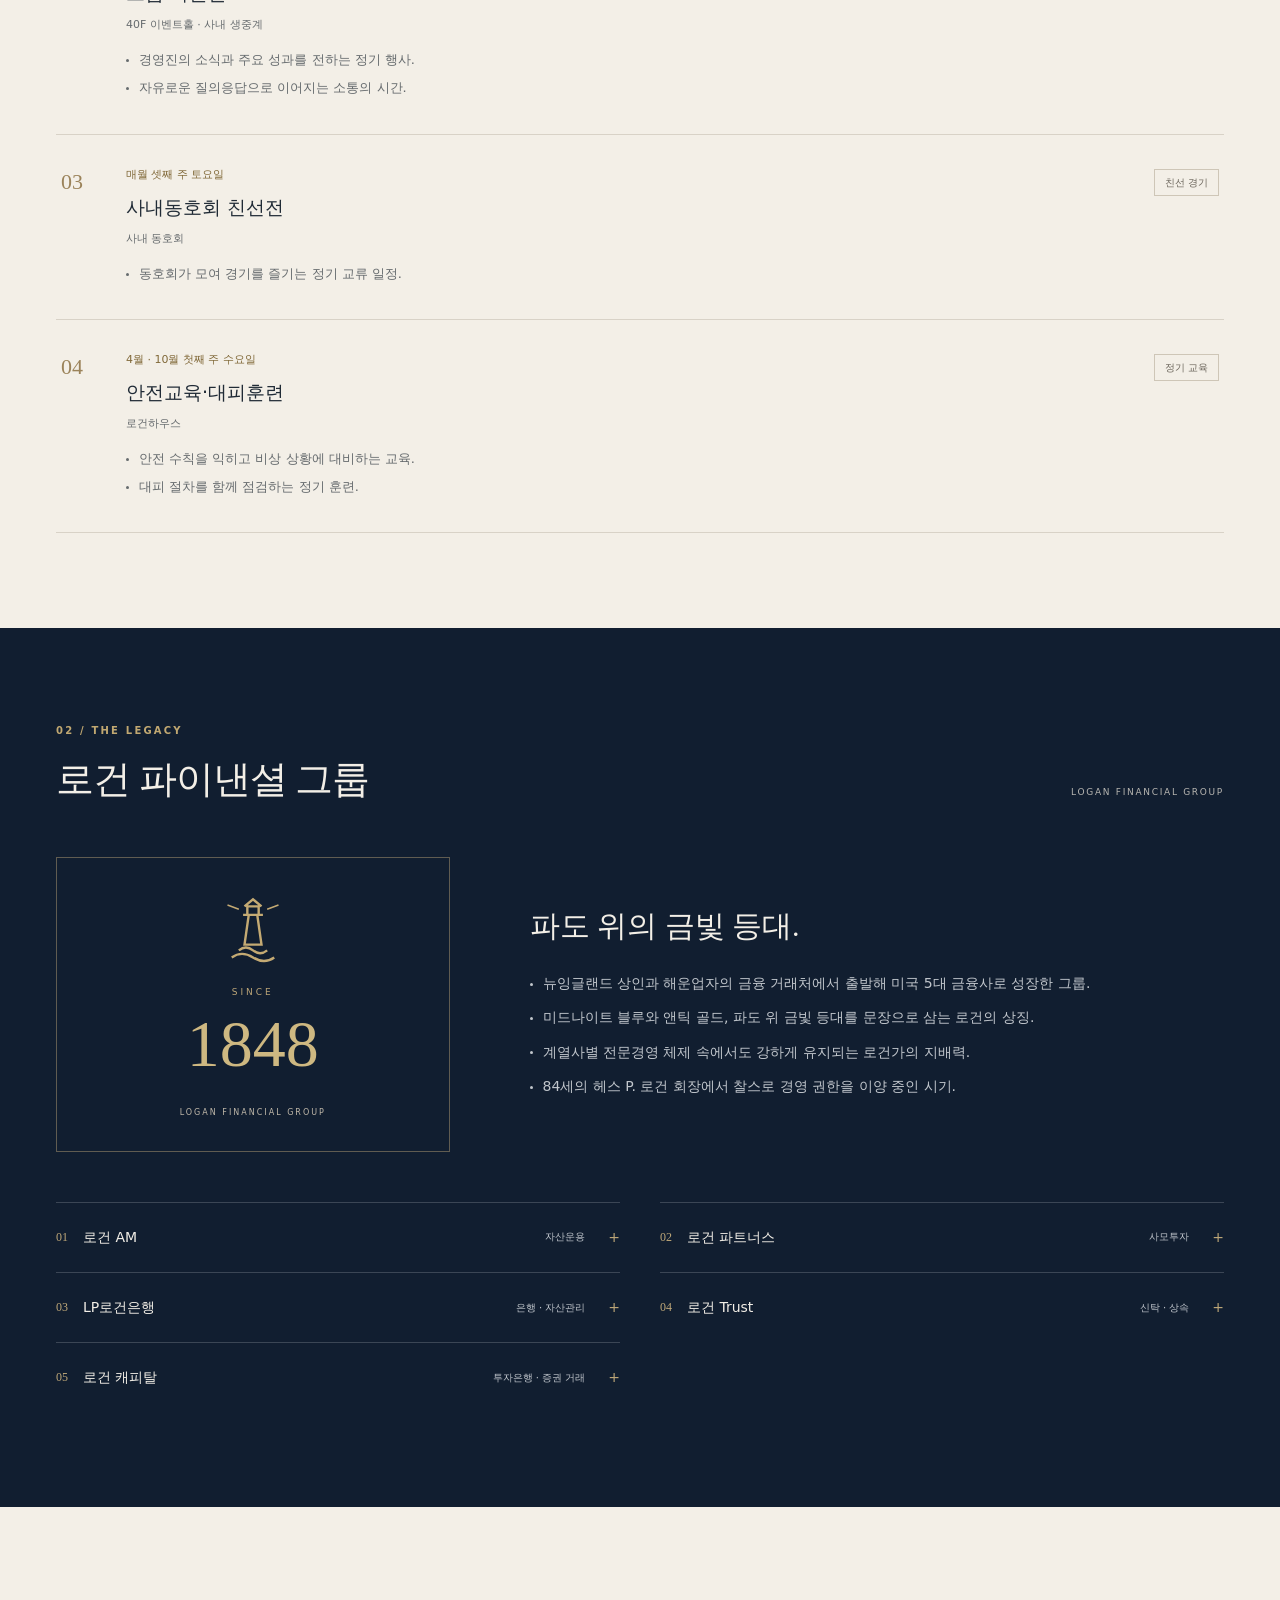
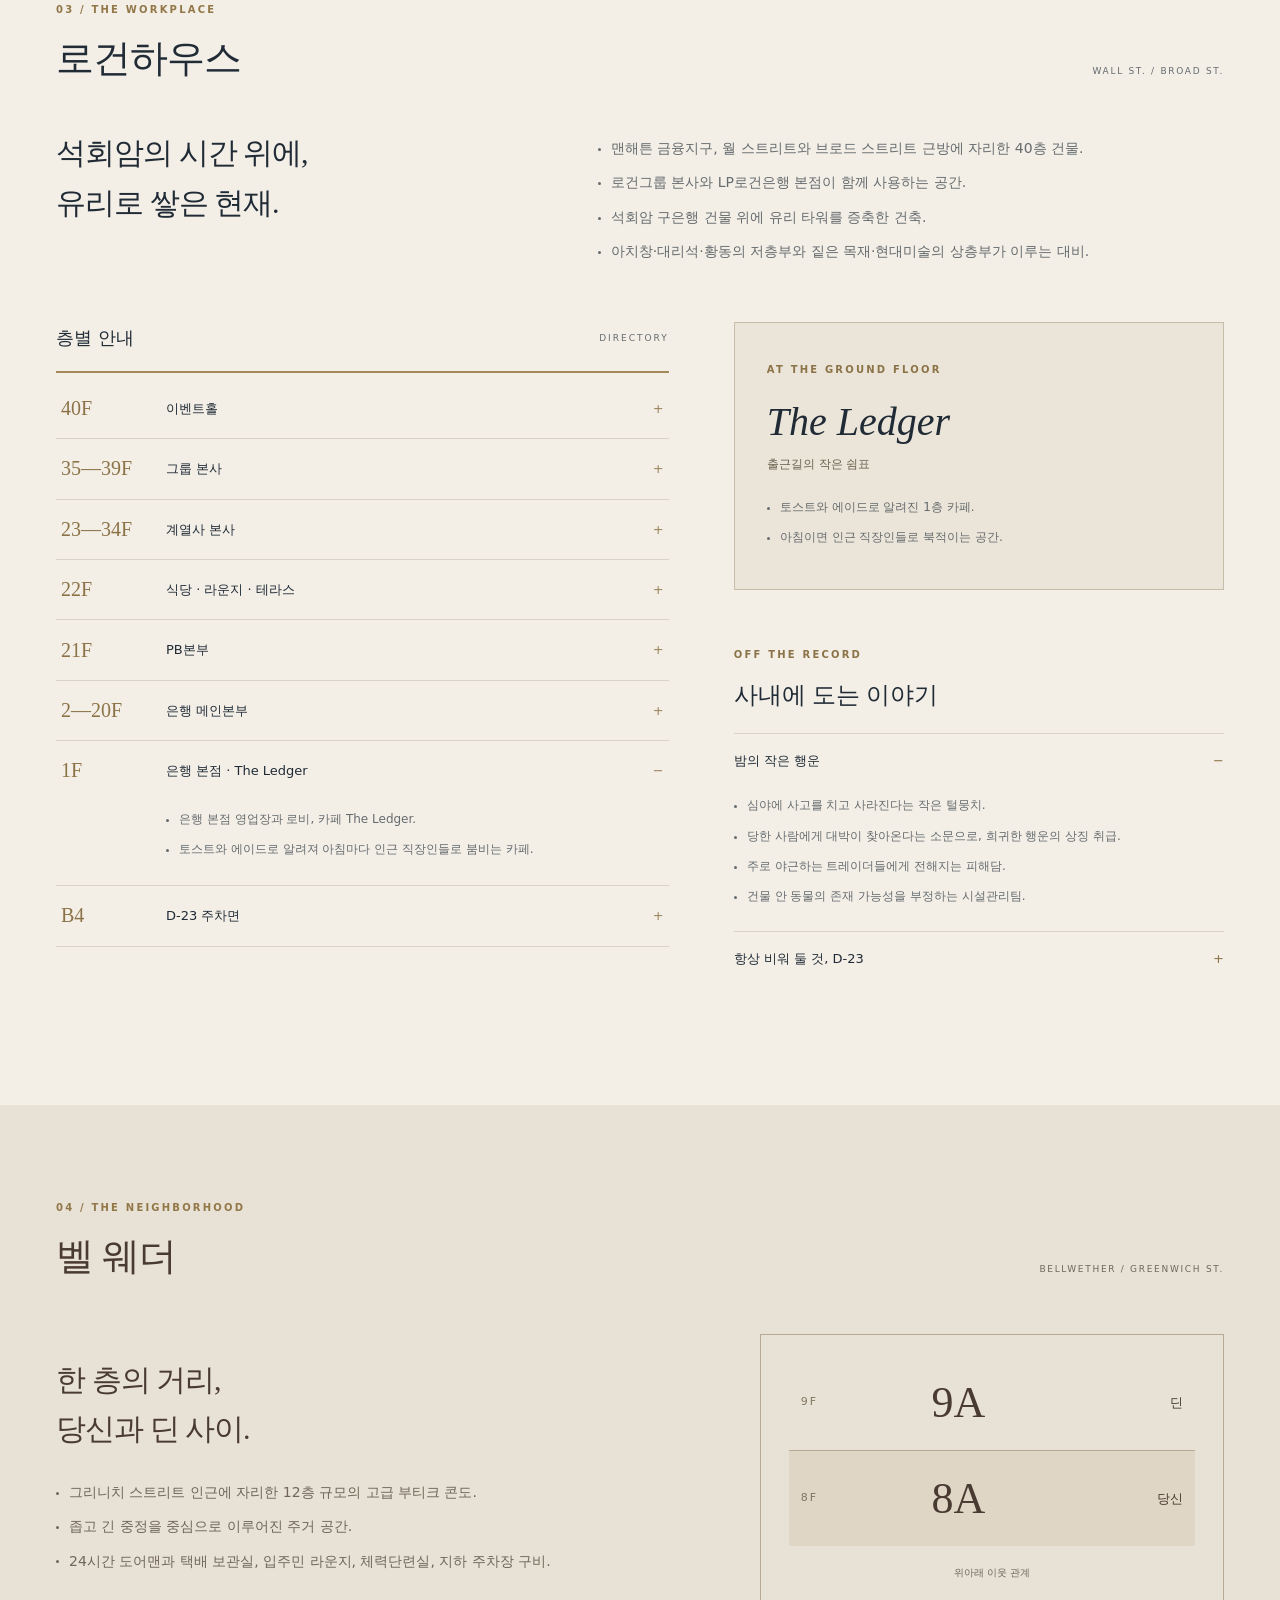
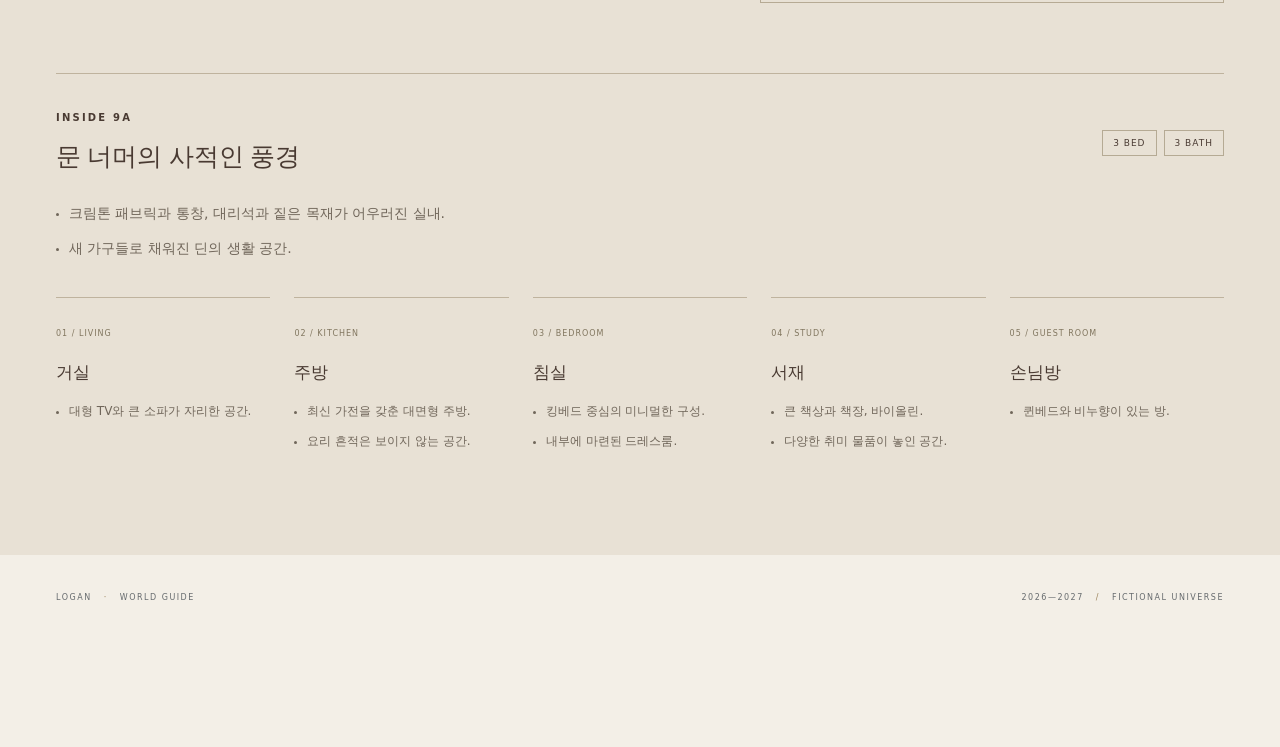
==== commit e2e57b58: "feat: add Dean character profile and simplify schedule command" ====
--- a/index.html
+++ b/index.html
@@ -27,7 +27,7 @@
 <nav class="section-nav wrap" aria-label="세계관 바로가기"><a href="#schedule">고정일정 <span>01</span></a><a href="#group">로건그룹 <span>02</span></a><a href="#house">로건하우스 <span>03</span></a><a href="#home">벨 웨더 <span>04</span></a></nav>
 <section class="section schedule-section wrap" id="schedule">
 <div class="section-intro"><div><p class="eyebrow">01 / THE CALENDAR</p><h2>일정이 만드는 이야기</h2></div><span class="section-aside">A DATE WITH THIS WORLD</span></div>
-<div class="command-bar"><div><p class="command-help"><code>/고정일정</code>을 통해 해당 이벤트들을 즐기실 수 있어요.</p><ul class="micro-list"><li>복사한 명령어를 RP 대화에 입력하여 이용.</li></ul></div><button id="copy-command" type="button">명령어 복사 <span aria-hidden="true">↗</span></button><span class="sr-only" id="copy-status" role="status"></span></div>
+<div class="command-bar schedule-guide"><p class="command-help"><code>/고정일정</code>을 통해 해당 이벤트들을 즐기실 수 있어요.</p></div>
 <div class="schedule-switch" role="group" aria-label="일정 종류"><button type="button" data-schedule="recurring" aria-pressed="true" aria-controls="recurring">정기 일정 <span>RECURRING</span></button><button type="button" data-schedule="annual" aria-pressed="false" aria-controls="annual">연례 일정 <span>ANNUAL</span></button></div>
 <div id="recurring" class="schedule-panel"><article class="recurring-item"><div class="event-index">01</div><div><p class="event-period">매주 월요일 <span>· 11:00</span></p><h3>팀장급 회의</h3><p class="event-location">39F 대회의실</p><ul class="copy-list"><li>각 부서의 팀장급 이상이 모이는 주간 회의.</li><li>주요 현안과 한 주의 일정을 함께 공유하는 자리.</li></ul></div><span class="event-badge">팀장급 이상</span></article><article class="recurring-item"><div class="event-index">02</div><div><p class="event-period">매월 첫째 목요일 <span>· 16:00</span></p><h3>그룹 타운홀</h3><p class="event-location">40F 이벤트홀 · 사내 생중계</p><ul class="copy-list"><li>경영진의 소식과 주요 성과를 전하는 정기 행사.</li><li>자유로운 질의응답으로 이어지는 소통의 시간.</li></ul></div><span class="event-badge">그룹 행사</span></article><article class="recurring-item"><div class="event-index">03</div><div><p class="event-period">매월 셋째 주 토요일</p><h3>사내동호회 친선전</h3><p class="event-location">사내 동호회</p><ul class="copy-list"><li>동호회가 모여 경기를 즐기는 정기 교류 일정.</li></ul></div><span class="event-badge">친선 경기</span></article><article class="recurring-item"><div class="event-index">04</div><div><p class="event-period">4월 · 10월 첫째 주 수요일</p><h3>안전교육·대피훈련</h3><p class="event-location">로건하우스</p><ul class="copy-list"><li>안전 수칙을 익히고 비상 상황에 대비하는 교육.</li><li>대피 절차를 함께 점검하는 정기 훈련.</li></ul></div><span class="event-badge">정기 교육</span></article></div>
 <div id="annual" class="schedule-panel"><div class="year-switch" role="group" aria-label="연례 일정 연도"><button type="button" data-year="2026" aria-pressed="true" aria-controls="year-2026">2026</button><button type="button" data-year="2027" aria-pressed="false" aria-controls="year-2027">2027</button></div><section id="year-2026" class="year-panel" aria-labelledby="year-title-2026"><h3 class="year-heading" id="year-title-2026">2026<span>ANNUAL EVENTS</span></h3><div class="timeline"><article class="annual-item"><div class="event-date">10.30</div><div><div class="event-heading"><h4>할로윈</h4></div><p class="event-location">로건하우스</p><ul class="copy-list"><li>할로윈 장식으로 물드는 사내 풍경.</li><li>22층에서는 털뭉치를 위한 비공식 공양제도 이어지는 날.</li></ul></div></article><article class="annual-item"><div class="event-date">11.14</div><div><div class="event-heading"><h4>자선 갈라</h4><span class="event-badge">VVIP</span></div><p class="event-location">맨해튼 호텔 연회장 · 저녁</p><ul class="copy-list"><li>로건가가 주최하는 자선 갈라.</li><li>VVIP를 대상으로 마련되는 저녁 행사.</li></ul></div></article><article class="annual-item"><div class="event-date">11.21—28</div><div><div class="event-heading"><h4>추수감사절 연휴</h4><span class="event-badge">연휴</span></div><ul class="copy-list"><li>추수감사절을 맞아 이어지는 세계관 속 휴식 기간.</li></ul></div></article><article class="annual-item"><div class="event-date">12.11</div><div><div class="event-heading"><h4>홀리데이 파티</h4><span class="event-badge">직원 대상</span></div><p class="event-location">40F 이벤트홀 · 18:00</p><ul class="copy-list"><li>한 해를 함께한 직원들을 위한 연말 파티.</li><li>공연과 경품 추첨으로 채워지는 저녁.</li></ul></div></article><article class="annual-item"><div class="event-date">12.24—25</div><div><div class="event-heading"><h4>크리스마스</h4><span class="event-badge">시즌 일정</span></div><ul class="copy-list"><li>크리스마스 이브와 당일로 이어지는 일정.</li></ul></div></article><article class="annual-item"><div class="event-date">12.31</div><div><div class="event-heading"><h4>연말 파티</h4><span class="event-badge">사회지도층</span></div><p class="event-location">플라자 호텔 · 19:00</p><ul class="copy-list"><li>사회지도층이 모이는 연말 행사.</li><li>전시와 사교를 중심으로 한 해를 마무리하는 자리.</li></ul></div></article></div></section><section id="year-2027" class="year-panel" aria-labelledby="year-title-2027"><h3 class="year-heading" id="year-title-2027">2027<span>ANNUAL EVENTS</span></h3><div class="timeline"><article class="annual-item"><div class="event-date">01.01</div><div><div class="event-heading"><h4>신년 브리핑</h4><span class="event-badge">공식 발표</span></div><p class="event-location">로건하우스 로비</p><ul class="copy-list"><li>새해 사업 방향과 주요 인사를 공개하는 자리.</li></ul></div></article><article class="annual-item"><div class="event-date">05.15</div><div><div class="event-heading"><h4>로건 가든 베네핏</h4><span class="event-badge">후원 오찬</span></div><ul class="copy-list"><li>샬롯이 주최하는 예술교육 후원 오찬.</li></ul></div></article><article class="annual-item"><div class="event-date">06.13</div><div><div class="event-heading"><h4>로건 자선 폴로컵</h4><span class="event-badge">자선 행사</span></div><p class="event-location">그리니치 폴로장</p><ul class="copy-list"><li>그리니치 폴로장에서 열리는 자선 폴로 행사.</li></ul></div></article><article class="annual-item"><div class="event-date">08.09—13</div><div><div class="event-heading"><h4>여름 연휴</h4><span class="event-badge">연휴</span></div><ul class="copy-list"><li>여름철에 마련된 연속 휴식 기간.</li></ul></div></article><article class="annual-item"><div class="event-date">09.16—17</div><div><div class="event-heading"><h4>직원 워크숍</h4><span class="event-badge">직원 대상</span></div><p class="event-location">리조트</p><ul class="copy-list"><li>리조트에서 진행하는 직원 교류 일정.</li><li>레크리에이션과 밤 바비큐로 구성.</li></ul></div></article></div></section><ul class="micro-list schedule-note"><li>RP 세계관에 설정된 일정 기준.</li></ul></div>
--- a/styles.css
+++ b/styles.css
@@ -14,3 +14,8 @@
 /* Keep Korean reading text comfortable on narrow screens. */
 @media(max-width:700px){.hero .copy-list li{font-size:13px}.copy-list li{font-size:14px}.recurring-item .copy-list li,.annual-item .copy-list li,.floor-directory .copy-list li,.ledger-note .copy-list li,.rumor-note .copy-list li,.rooms .copy-list li{font-size:13px}.drawer-content .copy-list li{font-size:14px}}
 
+/* Dean Hess Logan */
+.character-hero{background:var(--navy);color:var(--paper);padding:72px 0 0;overflow:hidden}.character-hero-grid{display:grid;grid-template-columns:1.05fr .95fr;gap:9%;align-items:center}.character-intro{padding-bottom:64px}.character-intro>.eyebrow{color:#c8ad74}.character-kicker{font-size:9px;letter-spacing:2.4px;color:#9ca7b4;margin:42px 0 8px}.character-intro h1{font:clamp(48px,6vw,84px)/1.1 var(--serif);letter-spacing:-2.5px}.character-intro h1 em{font-style:italic;color:#c6aa70}.character-lead{font:24px/1.75 var(--serif);color:#d9d9d3;margin:30px 0 24px}.profile-badges{display:flex;flex-wrap:wrap;gap:8px;margin-bottom:28px}.profile-badges span{border:1px solid #485568;padding:5px 12px;font-size:10px;letter-spacing:.8px;color:#d7c59d}.character-role{color:#bdc5ce}.character-role li{font-size:13px}.character-portrait{align-self:stretch;display:flex;flex-direction:column;justify-content:center;min-height:660px}.portrait-frame{height:560px;position:relative;border:1px solid #526071;background:linear-gradient(145deg,#203348,#101b2c);overflow:hidden}.portrait-frame::before,.portrait-frame::after{content:"";position:absolute;border:1px solid #ad966524;border-radius:50%;width:430px;height:430px;left:50%;top:50%;transform:translate(-50%,-50%)}.portrait-frame::after{width:350px;height:350px}.portrait-frame svg{position:absolute;inset:auto 0 0;width:100%;height:90%;stroke:#a9956a;stroke-width:1.2;fill:none;opacity:.58}.portrait-frame strong{position:absolute;z-index:1;top:43%;left:50%;transform:translate(-50%,-50%);font:clamp(80px,10vw,142px)/1 var(--serif);letter-spacing:-8px;color:#f0e8d75e}.portrait-number,.portrait-name{position:absolute;z-index:2;font-size:8px;letter-spacing:2px;color:#c7b487}.portrait-number{top:22px;left:24px}.portrait-name{right:22px;bottom:20px;writing-mode:vertical-rl}.character-portrait>p{font-size:8px;letter-spacing:2px;color:#9ca7b4;padding:13px 2px}.character-portrait>p span{color:#c6aa70;margin:0 12px}.nickname-strip{display:grid;grid-template-columns:repeat(3,1fr);border-top:1px solid #344255}.nickname-strip span{font:italic 15px/1.5 var(--serif);text-align:center;padding:22px 12px;border-right:1px solid #344255;color:#d7c49b}.nickname-strip span:last-child{border-right:0}.character-section .section-intro{margin-bottom:50px}.dual-profile{display:grid;grid-template-columns:1fr 1fr;border:1px solid var(--line)}.profile-panel{padding:46px 48px}.profile-panel+.profile-panel{border-left:1px solid var(--line)}.panel-index{display:block;font-size:9px;letter-spacing:2px;color:#927748;margin-bottom:18px}.profile-panel h3{font:25px/1.5 var(--serif);margin-bottom:23px}.private-face{background:#e9e3d8}.character-dark{background:#192739;color:var(--paper)}.character-dark .section-intro .eyebrow{color:#c1a871}.character-dark .section-aside{color:#9ca7b4}.history-grid{display:grid;grid-template-columns:1.45fr .7fr;gap:80px}.character-timeline{list-style:none;padding:0;margin:0}.character-timeline li{display:grid;grid-template-columns:115px 1fr;gap:30px;border-top:1px solid #39485a;padding:27px 0}.character-timeline>li>span{font:13px/1.7 var(--serif);color:#c6aa70;letter-spacing:.6px}.character-timeline h3{font-size:17px;margin-bottom:10px}.character-dark .copy-list{color:#bfc7d0}.character-timeline .copy-list li{display:list-item;border:0;padding:0 0 0 13px;font-size:12px}.logan-creed{border:1px solid #5b5d58;padding:32px;align-self:start;background:#111d2c}.logan-creed>.eyebrow{color:#c6aa70}.logan-creed h3{font:27px/1.5 var(--serif);margin:14px 0 24px}.logan-creed .copy-list li{font-size:12px}.character-details{display:grid;grid-template-columns:repeat(2,1fr);border-top:1px solid var(--line);border-left:1px solid var(--line)}.character-details article{position:relative;border-right:1px solid var(--line);border-bottom:1px solid var(--line);padding:38px 42px}.detail-number{font:13px var(--serif);color:#987c49}.character-details h3{font:20px/1.5 var(--serif);margin:13px 0 18px}.character-details .copy-list li{font-size:13px}.adult-section{background:#ded6ca;color:#4a3735}.adult-profile{border-top:1px solid #aa9187;border-bottom:1px solid #aa9187}.adult-profile>summary{display:grid;grid-template-columns:auto 1fr auto;gap:24px;align-items:center;padding:30px 6px;list-style:none;cursor:pointer}.adult-mark{display:flex;align-items:center;justify-content:center;width:52px;height:52px;border:1px solid #8e645c;border-radius:50%;font:16px var(--serif);color:#714841}.adult-profile>summary>span:nth-child(2){font:21px/1.5 var(--serif)}.adult-profile>summary small{display:block;font:8px/2 var(--sans);letter-spacing:2px;color:#846f68}.adult-toggle{font:28px var(--serif);color:#795049}.adult-profile[open] .adult-toggle{transform:rotate(45deg)}.adult-content{padding:0 6px 42px}.adult-note{font-size:11px;color:#806f69;border-left:2px solid #91685f;padding-left:13px;margin:0 0 28px 76px}.adult-grid{display:grid;grid-template-columns:repeat(2,1fr);gap:18px}.adult-grid article{background:#e9e2d8;padding:28px}.adult-grid article>span{font:11px var(--serif);color:#91685f}.adult-grid h3{font:18px/1.5 var(--serif);margin:10px 0 15px}.adult-grid .copy-list{color:#705f59}.adult-grid .copy-list li{font-size:12px}
+@media(max-width:1050px){.character-hero-grid{gap:45px}.character-portrait{min-height:570px}.portrait-frame{height:500px}.history-grid{gap:40px}.profile-panel{padding:38px 34px}}
+@media(max-width:700px){.character-hero{padding-top:35px}.character-hero-grid{grid-template-columns:1fr;gap:10px}.character-intro{padding-bottom:20px}.character-kicker{margin-top:27px}.character-intro h1{font-size:52px;letter-spacing:-2px}.character-lead{font-size:20px;margin:22px 0}.character-portrait{min-height:0;padding-bottom:30px}.portrait-frame{height:390px}.portrait-frame strong{font-size:88px}.portrait-frame svg{height:88%}.nickname-strip{width:100%;grid-template-columns:1fr}.nickname-strip span{border-right:0;border-bottom:1px solid #344255;padding:14px 12px;font-size:14px}.nickname-strip span:last-child{border-bottom:0}.character-section .section-intro{margin-bottom:30px}.dual-profile{grid-template-columns:1fr}.profile-panel{padding:30px 25px}.profile-panel+.profile-panel{border-left:0;border-top:1px solid var(--line)}.history-grid{grid-template-columns:1fr;gap:35px}.character-timeline li{grid-template-columns:78px 1fr;gap:15px;padding:23px 0}.character-timeline>li>span{font-size:11px}.character-timeline .copy-list li{font-size:13px}.logan-creed{padding:27px 24px}.character-details{grid-template-columns:1fr}.character-details article{padding:30px 25px}.adult-profile>summary{gap:14px;padding:24px 0}.adult-mark{width:46px;height:46px;font-size:14px}.adult-profile>summary>span:nth-child(2){font-size:17px}.adult-content{padding-inline:0}.adult-note{margin-left:0}.adult-grid{grid-template-columns:1fr}.adult-grid article{padding:25px}.adult-grid .copy-list li{font-size:13px}}
+
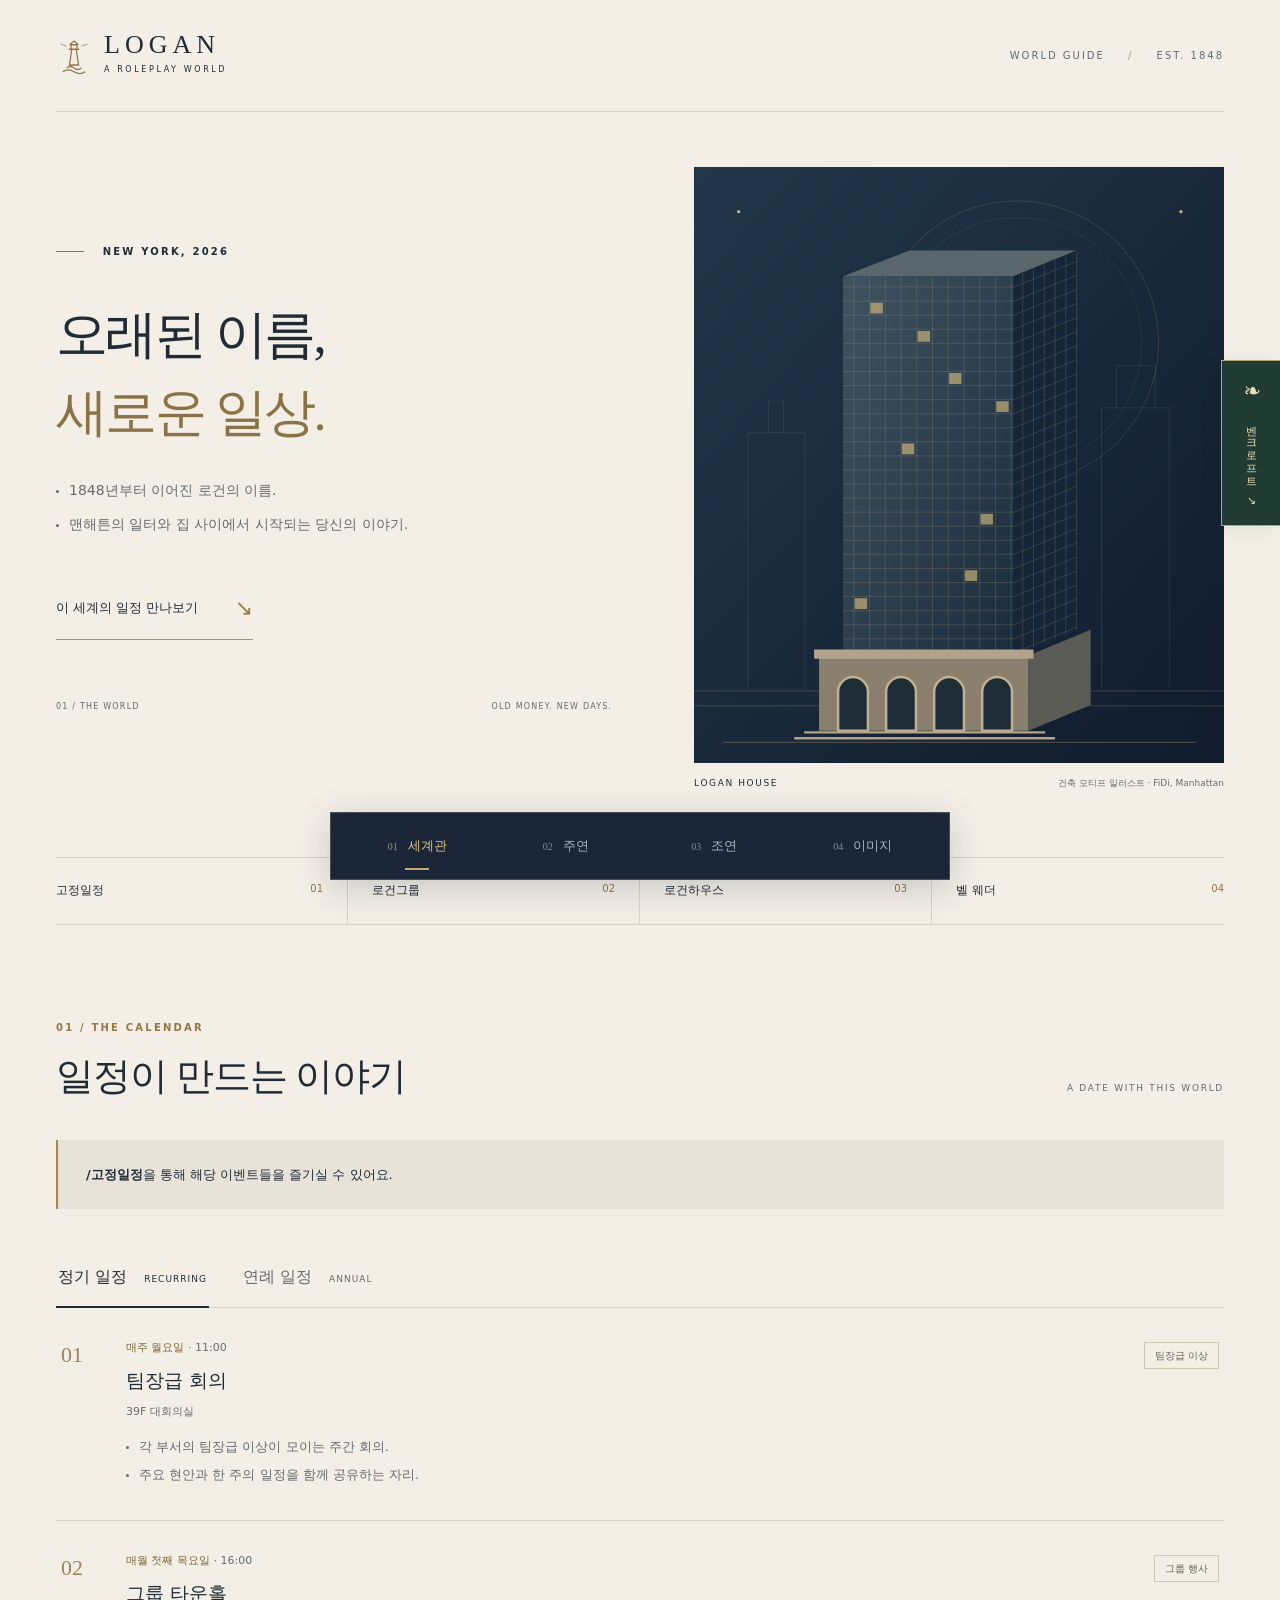
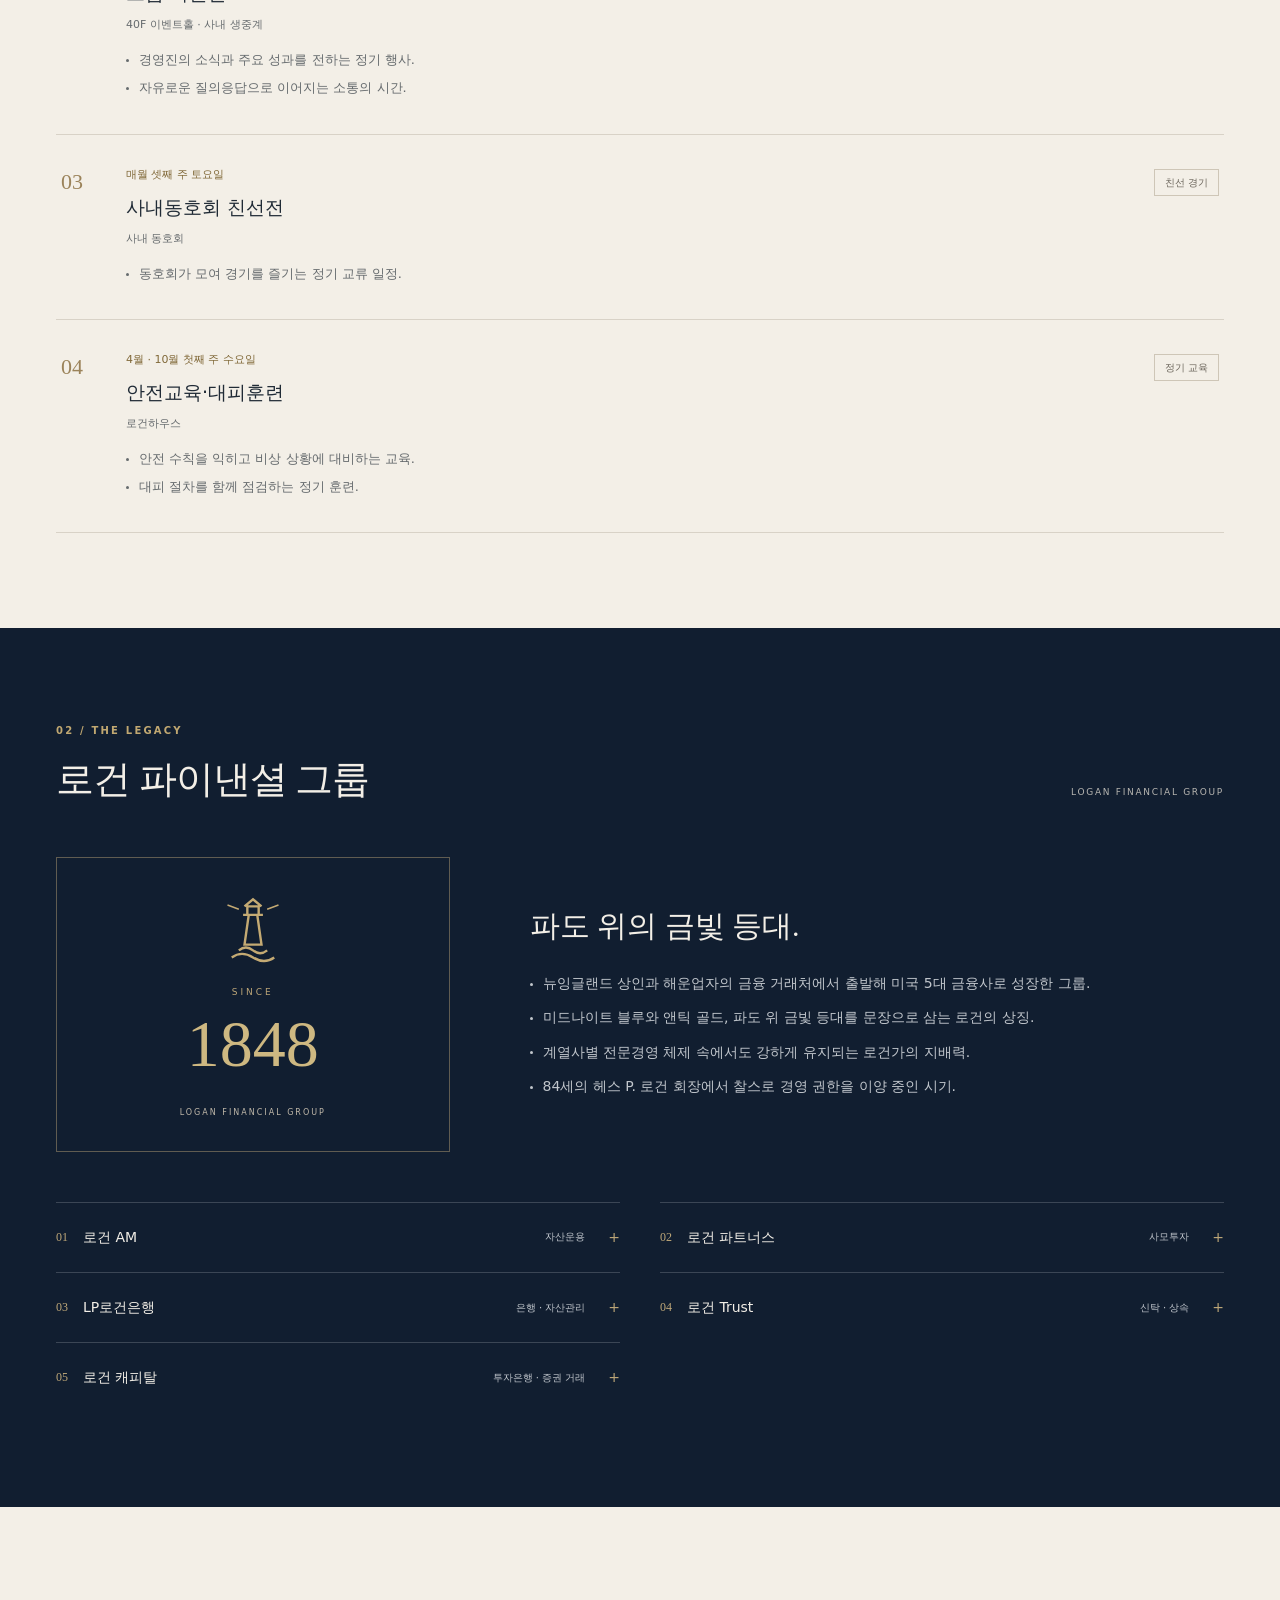
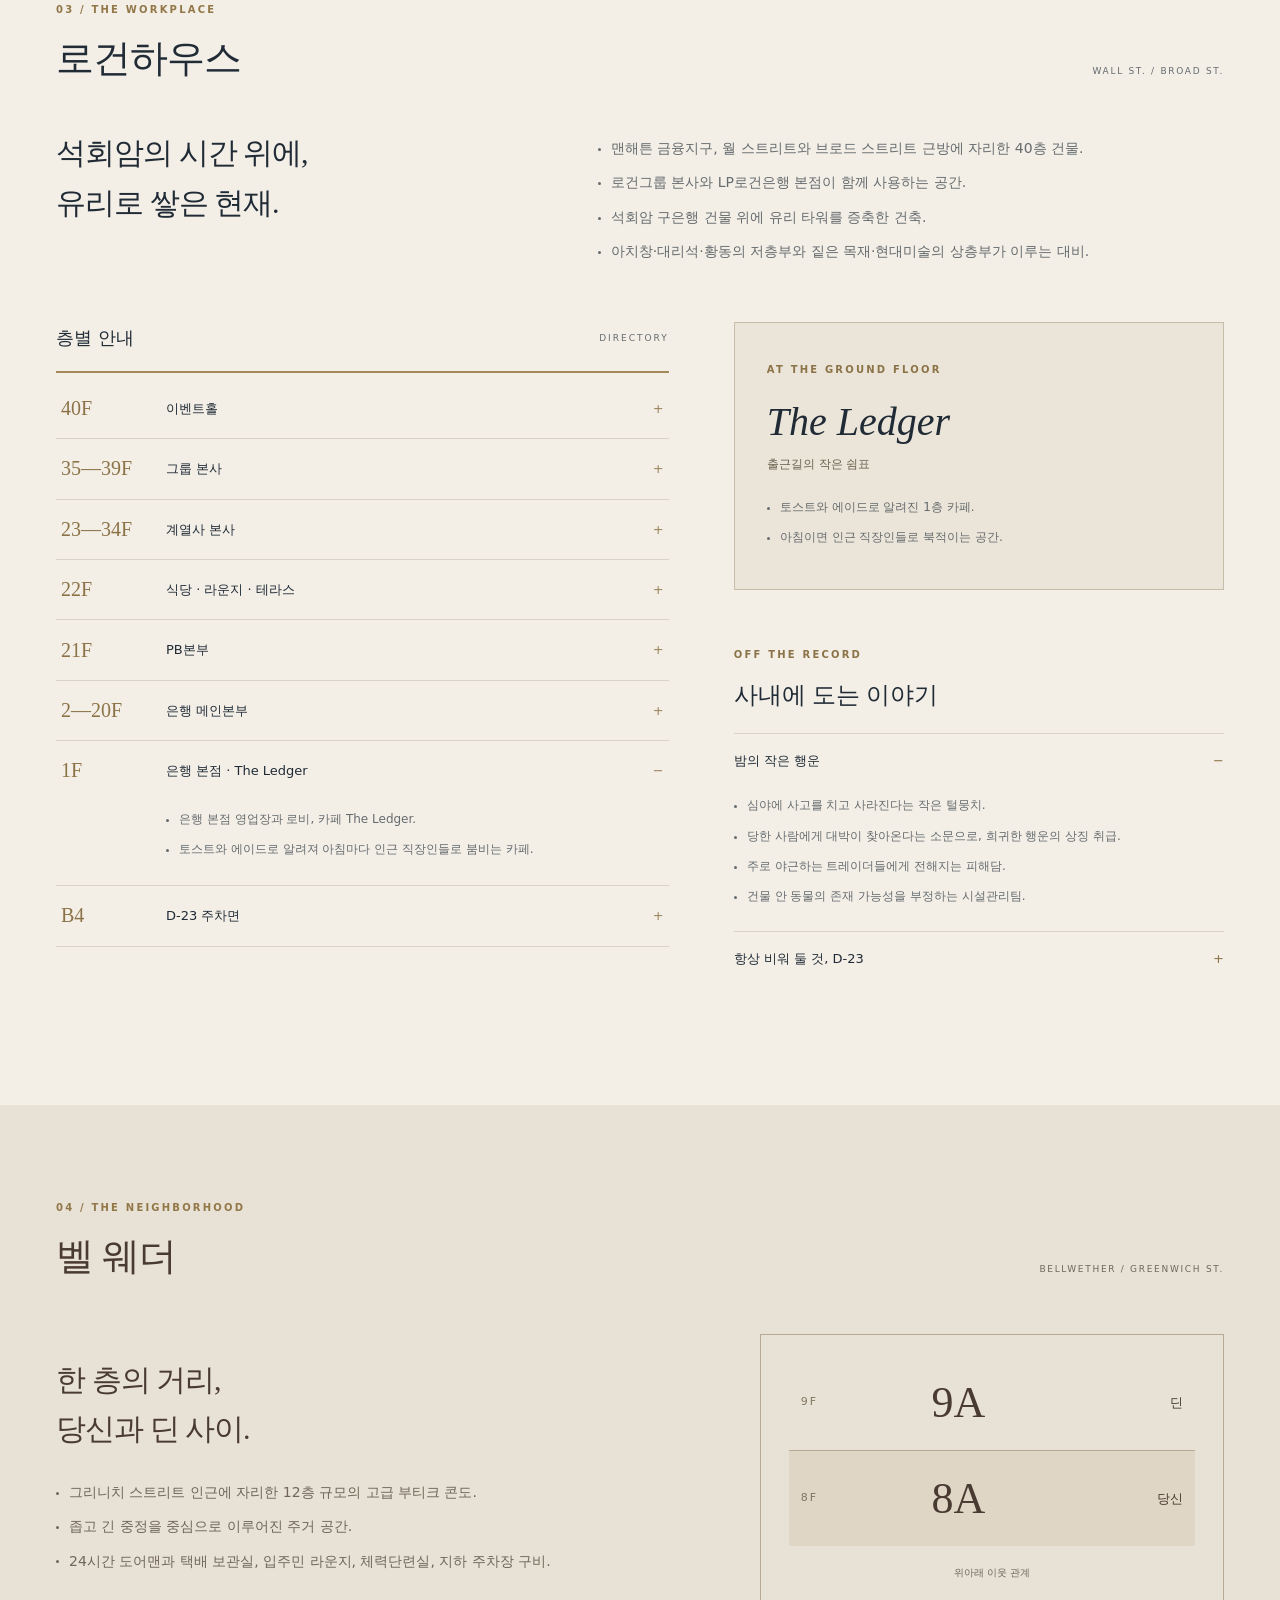
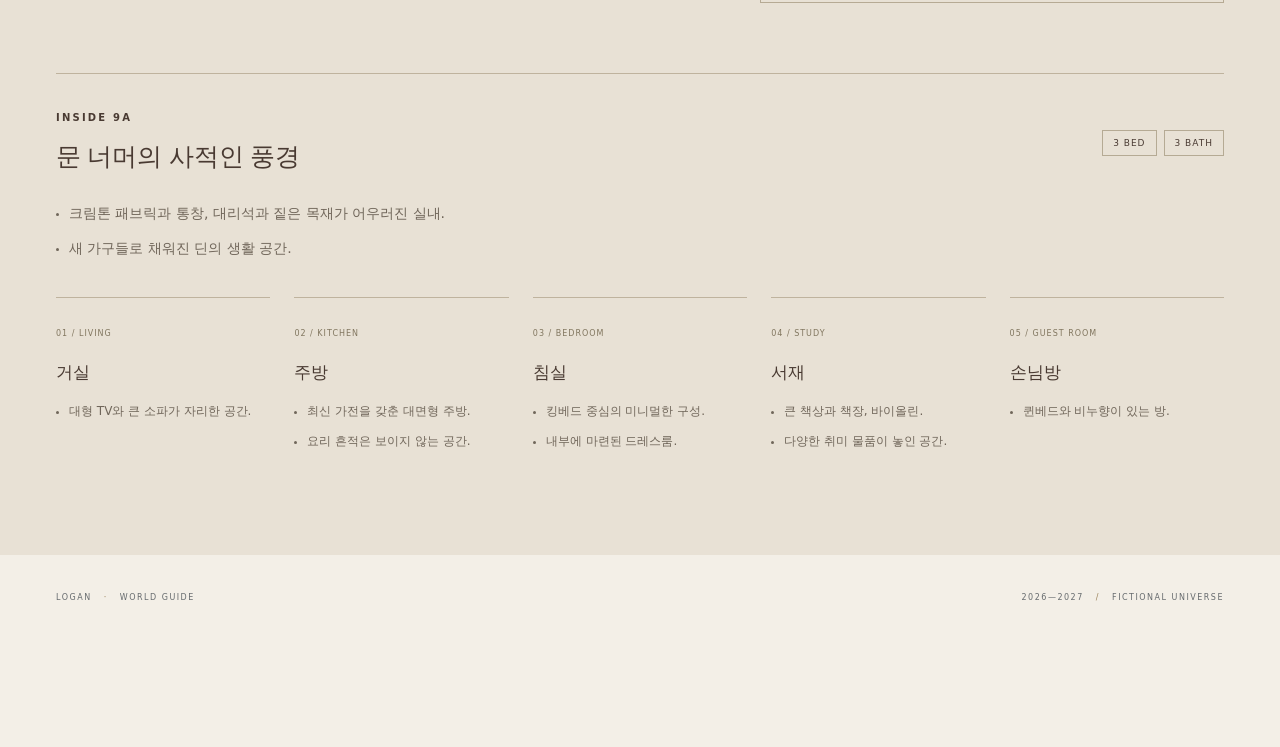
==== commit 628025d3: "feat: add 22-slot original-ratio image archive" ====
--- a/index.html
+++ b/index.html
@@ -69,5 +69,7 @@
 <a href="/" aria-current="page"><span class="nav-number">01</span> 세계관</a>
 <a href="/characters/" ><span class="nav-number">02</span> 주연</a>
 <a href="/supporting/" ><span class="nav-number">03</span> 조연</a>
+<a href="/gallery/" ><span class="nav-number">04</span> 이미지</a>
 </nav>
 </body></html>
+
--- a/styles.css
+++ b/styles.css
@@ -19,3 +19,16 @@
 @media(max-width:1050px){.character-hero-grid{gap:45px}.character-portrait{min-height:570px}.portrait-frame{height:500px}.history-grid{gap:40px}.profile-panel{padding:38px 34px}}
 @media(max-width:700px){.character-hero{padding-top:35px}.character-hero-grid{grid-template-columns:1fr;gap:10px}.character-intro{padding-bottom:20px}.character-kicker{margin-top:27px}.character-intro h1{font-size:52px;letter-spacing:-2px}.character-lead{font-size:20px;margin:22px 0}.character-portrait{min-height:0;padding-bottom:30px}.portrait-frame{height:390px}.portrait-frame strong{font-size:88px}.portrait-frame svg{height:88%}.nickname-strip{width:100%;grid-template-columns:1fr}.nickname-strip span{border-right:0;border-bottom:1px solid #344255;padding:14px 12px;font-size:14px}.nickname-strip span:last-child{border-bottom:0}.character-section .section-intro{margin-bottom:30px}.dual-profile{grid-template-columns:1fr}.profile-panel{padding:30px 25px}.profile-panel+.profile-panel{border-left:0;border-top:1px solid var(--line)}.history-grid{grid-template-columns:1fr;gap:35px}.character-timeline li{grid-template-columns:78px 1fr;gap:15px;padding:23px 0}.character-timeline>li>span{font-size:11px}.character-timeline .copy-list li{font-size:13px}.logan-creed{padding:27px 24px}.character-details{grid-template-columns:1fr}.character-details article{padding:30px 25px}.adult-profile>summary{gap:14px;padding:24px 0}.adult-mark{width:46px;height:46px;font-size:14px}.adult-profile>summary>span:nth-child(2){font-size:17px}.adult-content{padding-inline:0}.adult-note{margin-left:0}.adult-grid{grid-template-columns:1fr}.adult-grid article{padding:25px}.adult-grid .copy-list li{font-size:13px}}
 
+/* Supporting cast */
+.supporting-hero{padding-block:78px 70px}.supporting-hero>.eyebrow{color:#927748}.supporting-title{display:grid;grid-template-columns:1.1fr 1fr;gap:80px;align-items:end;margin:28px 0 58px}.supporting-title h1{font:clamp(46px,5.5vw,72px)/1.25 var(--serif);letter-spacing:-2px}.supporting-title h1 em{font-style:italic;color:#967b4a}.supporting-title .copy-list{padding-bottom:8px}.supporting-title .copy-list li{font-size:14px}.people-index{display:grid;grid-template-columns:repeat(3,1fr);border-top:1px solid var(--line);border-left:1px solid var(--line)}.people-index a{min-height:105px;display:grid;grid-template-columns:auto 1fr;grid-template-rows:1fr auto;gap:0 18px;padding:20px 22px;border-right:1px solid var(--line);border-bottom:1px solid var(--line);transition:background .2s,color .2s}.people-index a:hover{background:var(--navy);color:var(--paper)}.people-index span{grid-row:1/3;font:13px var(--serif);color:#9a7e49}.people-index strong{font:18px/1.5 var(--serif);font-weight:500}.people-index small{font-size:8px;letter-spacing:1.4px;color:var(--muted)}.people-index a:hover small{color:#afb6be}.work-people{background:#192739;color:var(--paper)}.work-people .section-intro .eyebrow{color:#c4a86e}.work-people .section-aside{color:#aab2bb}.support-grid{display:grid;grid-template-columns:repeat(3,1fr);gap:24px}.support-card{background:var(--paper);color:var(--ink);border:1px solid #46515c;scroll-margin-top:28px}.support-visual{height:230px;position:relative;display:flex;align-items:center;justify-content:center;overflow:hidden;border-bottom:1px solid #c7bda9}.support-visual::before,.support-visual::after{content:"";position:absolute;border:1px solid currentColor;border-radius:50%;opacity:.16}.support-visual::before{width:190px;height:190px}.support-visual::after{width:135px;height:135px}.support-visual>span{position:relative;z-index:1;font:80px/1 var(--serif);letter-spacing:-5px;opacity:.72}.support-visual small{position:absolute;right:14px;bottom:16px;writing-mode:vertical-rl;font-size:7px;letter-spacing:1.5px}.elle-card .support-visual{background:#e4d4cf;color:#7a373c}.preston-card .support-visual{background:#d6d1c5;color:#4b4941}.benji-card .support-visual{background:#cdd9ce;color:#315b48}.jace-card .support-visual{background:#d7d8de;color:#29354b}.charles-card .support-visual{background:#c9bda9;color:#5f4637}.charlotte-card .support-visual{background:#e5ddd2;color:#8a6852}.support-copy{padding:28px 27px 31px}.support-number{font-size:8px;letter-spacing:1.7px;color:#987b47}.support-copy h3{font:27px/1.4 var(--serif);margin:10px 0 15px}.support-copy .profile-badges{margin-bottom:19px;gap:6px}.support-copy .profile-badges span{color:#6f6453;border-color:#c8beac;padding:4px 8px;font-size:9px}.support-role{font-size:11px;line-height:1.75;color:#695d4f;border-block:1px solid var(--line);padding:13px 0;margin-bottom:18px}.support-copy .copy-list li{font-size:12px;margin:6px 0}.logan-family{background:#e8e1d5;color:#493a32}.logan-family .section-intro .eyebrow{color:#8d7040}.logan-family .section-aside{color:#786d61}.family-line{width:min(760px,100%);margin:5px auto 55px;text-align:center}.family-parents,.family-children{display:flex;justify-content:center;align-items:center;gap:26px}.family-parents span,.family-children span,.family-children a{min-width:165px;border:1px solid #b6aa94;padding:16px 22px;font:19px/1.3 var(--serif);background:#eee9e0}.family-parents small,.family-children small{display:block;font:7px/2 var(--sans);letter-spacing:1.6px;color:#89785e}.family-parents i{font:20px var(--serif);font-style:normal;color:#9a7d4a}.family-branch{width:1px;height:38px;background:#b6aa94;margin:auto;position:relative}.family-branch::after{content:"";position:absolute;bottom:0;left:-190px;width:380px;height:1px;background:#b6aa94}.family-children{gap:50px}.family-children a{border-color:#8f784f;color:#705730}.family-grid .support-card{border-color:#b6aa94}
+@media(max-width:1050px){.supporting-title{gap:40px}.support-grid{grid-template-columns:repeat(2,1fr)}.support-grid .support-card:last-child{grid-column:1/-1;max-width:calc(50% - 12px);width:100%;justify-self:center}.support-visual{height:220px}}
+@media(max-width:700px){.supporting-hero{padding-block:45px 48px}.supporting-title{grid-template-columns:1fr;gap:24px;margin:22px 0 38px}.supporting-title h1{font-size:44px}.supporting-title .copy-list li{font-size:13px}.people-index{grid-template-columns:repeat(2,1fr)}.people-index a{min-height:90px;padding:16px 14px;gap:0 10px}.people-index strong{font-size:16px}.people-index small{font-size:6px}.support-grid{grid-template-columns:1fr}.support-grid .support-card:last-child{grid-column:auto;max-width:none}.support-card{display:grid;grid-template-columns:112px 1fr}.support-visual{height:auto;min-height:100%;border-bottom:0;border-right:1px solid #c7bda9}.support-visual::before{width:95px;height:95px}.support-visual::after{width:65px;height:65px}.support-visual>span{font-size:45px;letter-spacing:-3px}.support-visual small{right:8px;bottom:12px;font-size:6px}.support-copy{padding:24px 20px}.support-copy h3{font-size:23px}.support-copy .profile-badges{gap:5px}.support-copy .profile-badges span{font-size:8px;padding:3px 6px}.support-role{font-size:10px}.support-copy .copy-list li{font-size:13px}.family-line{margin-bottom:42px}.family-parents,.family-children{gap:10px}.family-parents span,.family-children span,.family-children a{min-width:0;flex:1;padding:13px 8px;font-size:16px}.family-parents i{font-size:16px}.family-branch{height:28px}.family-branch::after{left:calc(-50vw + 46px);width:calc(100vw - 92px)}}
+@media(max-width:410px){.support-card{grid-template-columns:92px 1fr}.support-visual>span{font-size:38px}.support-copy{padding:22px 16px}}
+
+
+
+
+/* Image archive */
+.bottom-nav{grid-template-columns:repeat(4,1fr);width:min(620px,calc(100% - 32px))}.gallery-hero{padding-block:82px 68px}.gallery-hero>.eyebrow{color:#927748}.gallery-title{display:grid;grid-template-columns:1fr 1fr;gap:80px;align-items:end;margin-top:28px}.gallery-title h1{font:clamp(52px,6vw,82px)/1.18 var(--serif);letter-spacing:-2px}.gallery-title h1 em{font-style:italic;color:#967b4a}.gallery-count{font:13px var(--serif);letter-spacing:4px;color:#987c48;margin-top:25px}.gallery-title .copy-list{padding-bottom:8px}.gallery-section{background:#172638;color:var(--paper);padding-block:55px 100px}.gallery-heading{display:flex;justify-content:space-between;gap:20px;align-items:center;border-bottom:1px solid #415064;padding-bottom:18px;margin-bottom:28px}.gallery-heading .eyebrow{color:#c8ad74}.gallery-heading>span{font-size:8px;letter-spacing:1.7px;color:#aab3bd}.archive-grid{display:grid;grid-template-columns:repeat(3,1fr);gap:30px 24px;align-items:start}.archive-item{margin:0;min-width:0}.archive-media{position:relative;display:grid;place-items:center;aspect-ratio:4/5;overflow:hidden;background:linear-gradient(145deg,#21364b,#101c2c);border:1px solid #445266}.archive-media::before,.archive-media::after{content:"";position:absolute;border:1px solid #b59a6326;border-radius:50%}.archive-media::before{width:70%;aspect-ratio:1}.archive-media::after{width:50%;aspect-ratio:1}.archive-media img{position:absolute;inset:0;width:100%;height:auto;opacity:0;z-index:2;display:block}.archive-pending{position:relative;z-index:1;display:flex;flex-direction:column;align-items:center;color:#bda56f}.archive-pending strong{font:44px/1 var(--serif);font-weight:400}.archive-pending small{font-size:7px;letter-spacing:2px;color:#8995a3;margin-top:14px}.archive-item.is-loaded .archive-media{aspect-ratio:auto;min-height:0;background:none}.archive-item.is-loaded .archive-media::before,.archive-item.is-loaded .archive-media::after,.archive-item.is-loaded .archive-pending{display:none}.archive-item.is-loaded img{position:relative;opacity:1}.archive-item figcaption{display:flex;justify-content:space-between;gap:10px;border-bottom:1px solid #3c4a5d;padding:12px 2px 14px;font-size:8px;letter-spacing:1.4px;color:#9fa9b4}.archive-item figcaption span:first-child{color:#d0b77f}
+@media(max-width:1050px){.gallery-title{gap:40px}.archive-grid{grid-template-columns:repeat(2,1fr)}}
+@media(max-width:700px){.bottom-nav a{gap:5px;font-size:11px}.nav-number{font-size:8px}.gallery-hero{padding-block:48px}.gallery-title{grid-template-columns:1fr;gap:25px;margin-top:20px}.gallery-title h1{font-size:50px}.gallery-title .copy-list li{font-size:13px}.gallery-section{padding-block:42px 80px}.archive-grid{grid-template-columns:1fr;gap:28px}.gallery-heading>span{font-size:6px}}
